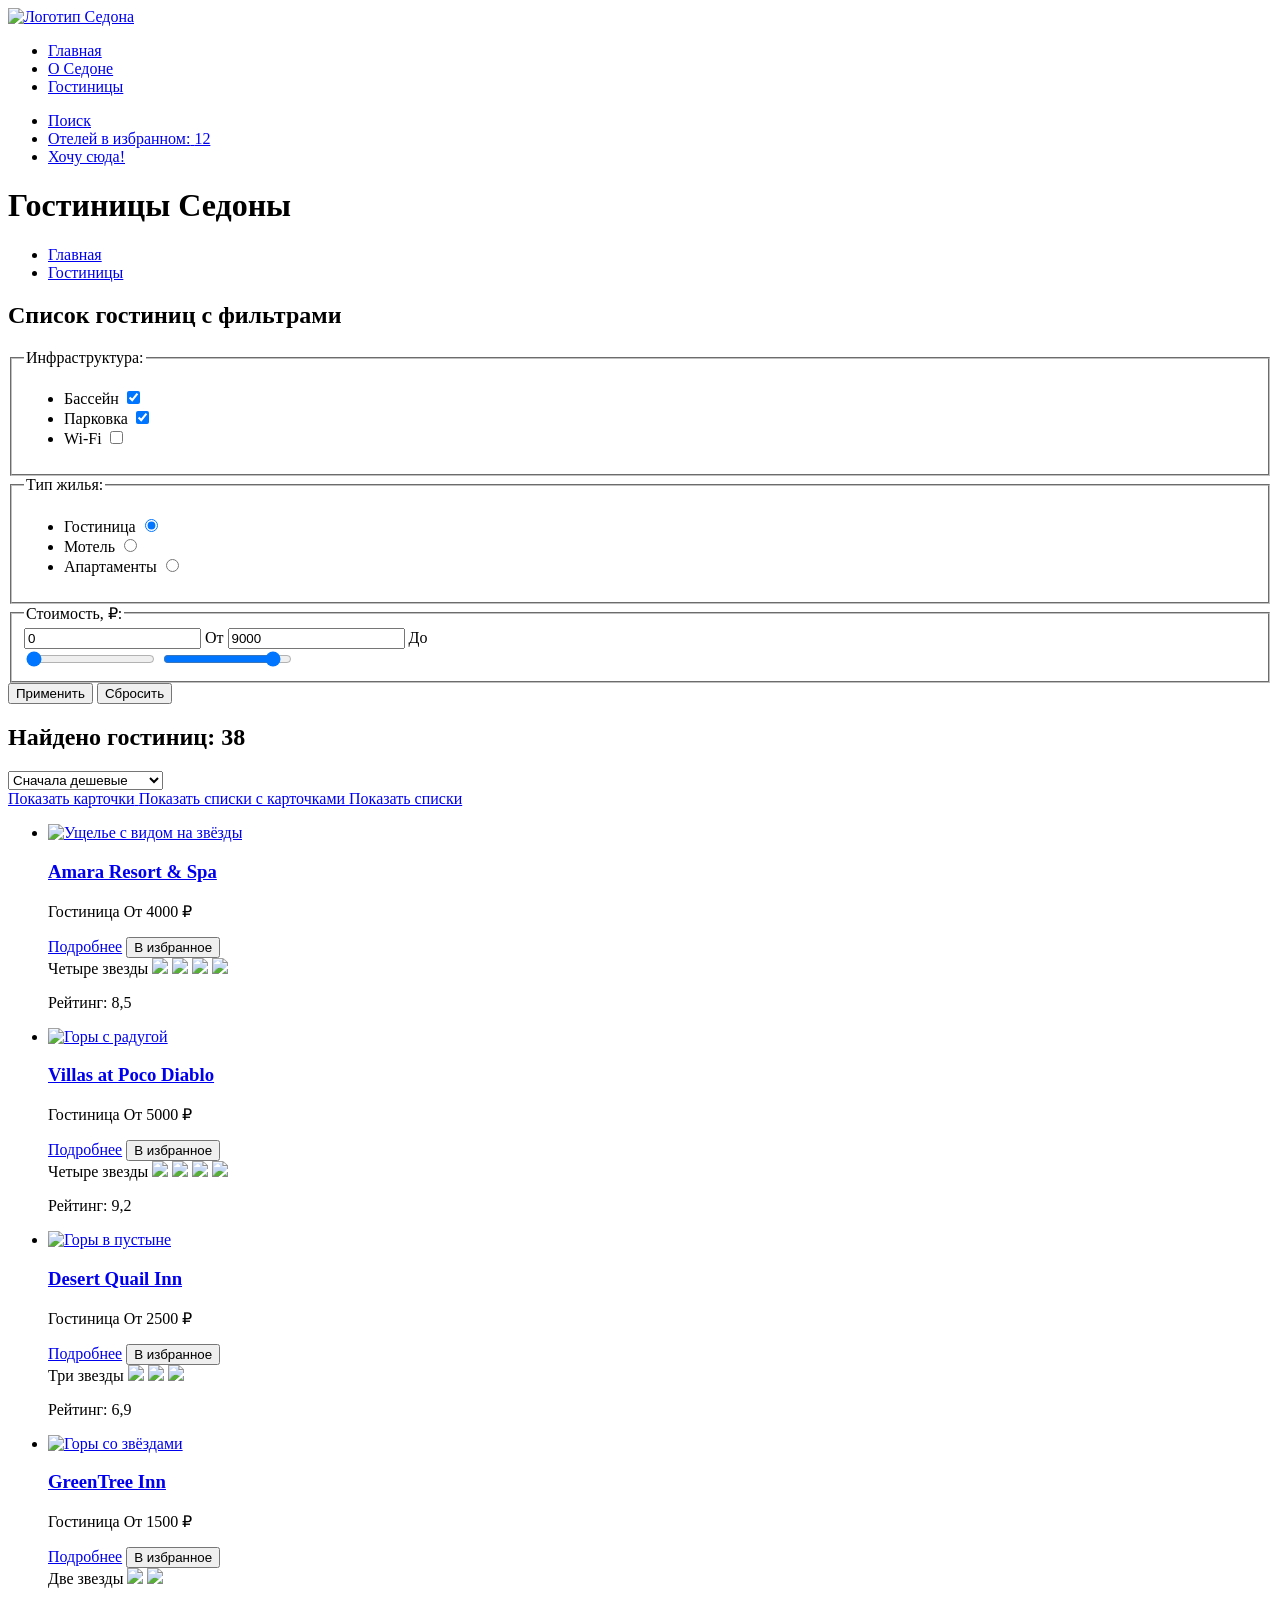
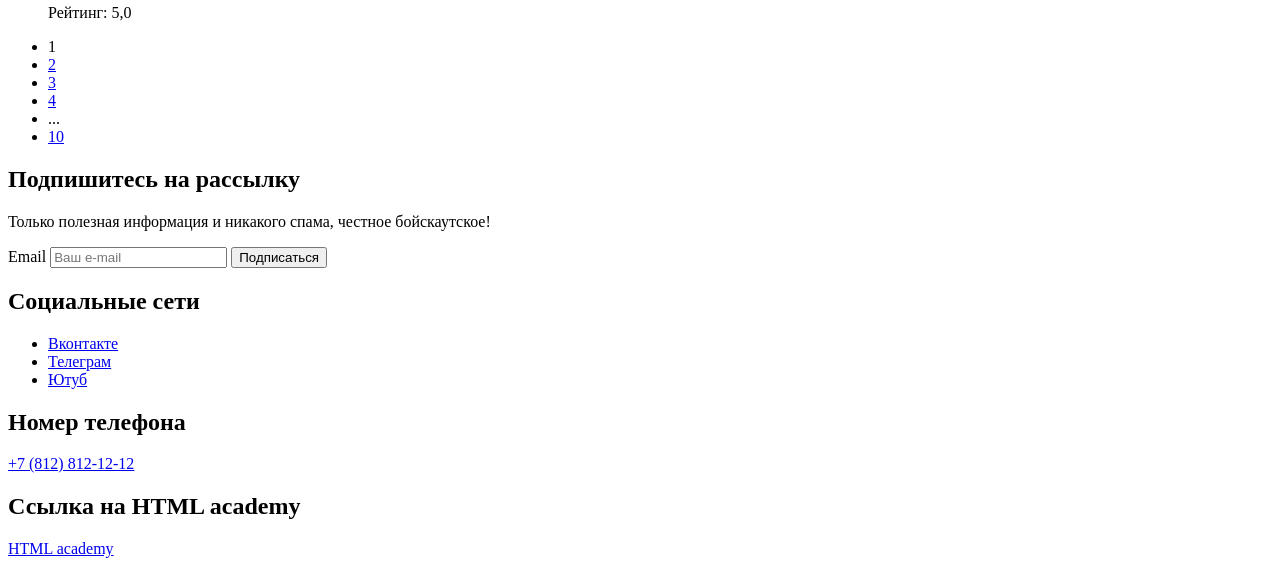
==== catalog.html @ ded3e1c2 "Add files via upload" ====
<!DOCTYPE html>
<html lang="ru">

  <head>
    <meta charset="utf-8">
    <title>Каталог</title>
  </head>

  <body>
    <header class="page-header">
      <nav class="navigation">
        <a class="navigation-logo" href="index.html"><img class="logo" src="#" alt="Логотип Седона"></a>
        <ul class="navigation-list">
          <li class="navigation-item"><a class="navigation-link" href="index.html">Главная</a></li>
          <li class="navigation-item"><a class="navigation-link" href="#">О Седоне</a></li>
          <li class="navigation-item"><a class="navigation-link navigation-link-current" href="catalog.html" aria-current="page">Гостиницы</a></li>
        </ul>
        <ul class="navigation-user">
          <li class="navigation-item"><a class="navigation-link" href="#"><span class="visually-hidden">Поиск</span></a>
          </li>
          <li class="navigation-item"><a class="navigation-link" href="#">
            <span class="visually-hidden">Отелей в избранном:</span>
            <span class="count">12</span>
          </a></li>
          <li class="navigation-item"><a class="navigation-link" href="#">Хочу сюда!</a></li>
        </ul>
      </nav>
    </header>
    <main class="main-inner">
      <header class="inner-header">
        <h1 class="inner-header-title">Гостиницы Седоны</h1>
        <ul class="breadcrumbs">
          <li class="breadcrumbs-item">
            <a class="breadcrumbs-item-link" href="index.html">Главная</a>
          </li>
          <li class="breadcrumbs-item">
            <a class="breadcrumbs-item-link breadcrumbs-item-link-current" href="catalog.html" aria-current="page">Гостиницы</a>
          </li>
        </ul>
      </header>
      <section class="catalog-products">
        <h2 class="visually-hidden">Список гостиниц с фильтрами</h2>
        <form class="catalog-filters" action="#" method="get">

          <fieldset class="catalog-filters-group">
            <legend class="catalog-filters-title">Инфраструктура:</legend>
            <ul class="catalog-filters-list">
              <li class="catalog-filters-item">
                <label class="catalog-filters-checkbox-title" for="pool">Бассейн</label>
                <input class="catalog-filters-checkbox" type="checkbox" id="pool" name="pool-included" checked>
              </li>
              <li class="catalog-filters-item">
                <label class="catalog-filters-checkbox-title" for="parking">Парковка</label>
                <input class="catalog-filters-checkbox" type="checkbox" id="parking" name="parking-included" checked>
              </li>
              <li class="catalog-filters-item">
                <label class="catalog-filters-checkbox-title" for="wi-fi">Wi-Fi</label>
                <input class="catalog-filters-checkbox" type="checkbox" id="wi-fi" name="wi-fi-included">
              </li>
            </ul>
          </fieldset>

          <fieldset class="catalog-filters-group">
            <legend class="catalog-filters-title">Тип жилья:</legend>
            <ul class="catalog-filters-list">
              <li class="catalog-filters-item">
                <label class="catalog-filters-radio-title" for="type-hotel">Гостиница</label>
                <input class="catalog-filters-radio" type="radio" id="type-hotel" name="living-type" checked
                  value="hotel">
              </li>
              <li class="catalog-filters-item">
                <label class="catalog-filters-radio-title" for="type-motel">Мотель</label>
                <input class="catalog-filters-radio" type="radio" id="type-motel" name="living-type" value="motel">
              </li>
              <li class="catalog-filters-item">
                <label class="catalog-filters-radio-title" for="type-apartment">Апартаменты</label>
                <input class="catalog-filters-radio" type="radio" id="type-apartment" name="living-type"
                  value="apartment">
              </li>
            </ul>
          </fieldset>
          <fieldset class="price-filter">
            <legend class="price-filter-title">Стоимость, ₽:</legend>
            <div class="input-row">
              <input class="price-filter-min" type="number" id="min-input" aria-label="Минимальная цена" value="0">
              <span class="price-filter-min-text">От</span>
              <input class="price-filter-max" type="number" id="max-input" aria-label="Максимальная цена" value="9000">
              <span class="price-filter-max-text">До</span>
            </div>
            <div class="price-slider">
              <div class="price-slider-track"></div>
              <input type="range" class="price-slider-min" id="min-range" min="0" max="10000" value="0" step="100">
              <input type="range" class="price-slider-max" id="max-range" min="0" max="10000" value="9000" step="100">
            </div>
          </fieldset>

          <button class="catalog-filters-button-confirm" type="submit">Применить</button>
          <button class="catalog-filters-button-reset" type="reset">Сбросить</button>
        </form>
      </section>
      <h2 class="select-control-title">Найдено гостиниц: 38</h2>
      <select class="select-control" aria-label="Сортировка">
        <option value="cheap">Сначала дешевые</option>
        <option value="expensive">Сначала дорогие</option>
        <option value="popular">Сначала популярные</option>
      </select>
      <div class="sorting">
        <a class="button" href="catalog.html?view=tile">
         <span class=visually-hidden>Показать карточки</span>
        </a>
        <a class="button" href="catalog.html?view=card">
         <span class=visually-hidden>Показать списки с карточками</span>
        </a>
        <a class="button" href="catalog.html?view=list">
         <span class=visually-hidden>Показать списки</span>
        </a>
      </div>
      <section>
        <ul class="product-list">
          <li class="product-list-item">
            <a class="product-card-link" href="#">
              <img class="product-card-image" src="" alt="Ущелье с видом на звёзды">
              <h3 class="product-card-title">Amara Resort & Spa</h3>
            </a>
            <div class="product-info">
              <p>
                <span class="product-type">Гостиница</span>
                <span class="product-price">От 4000 ₽</span>
              </p>
            </div>
            <div class="actions">
              <a class="button-product-card-link" href="#">Подробнее</a>
              <button class="button button-product-favorites" type="button">В избранное</a>
            </div>
            <div class="rating">
              <div class="rating-stars">
                <span class="visually-hidden">Четыре звезды</span>
                <img class="rating-stars-img" src="#">
                <img class="rating-stars-img" src="#">
                <img class="rating-stars-img" src="#">
                <img class="rating-stars-img" src="#">
              </div>
              <p class="rating-value">Рейтинг: 8,5</p>
            </div>
          </li>
          <li class="product-list-item">
            <a class="product-card-link" href="#">
              <img class="product-card-image" src="" alt="Горы с радугой">
              <h3 class="product-card-title">Villas at Poco Diablo</h3>
            </a>
            <div class="product-info">
              <p>
                <span class="product-type">Гостиница</span>
                <span class="product-price">От 5000 ₽</span>
              </p>
            </div>
            <div class="actions">
              <a class="button-product-card-link" href="#">Подробнее</a>
              <button class="button button-product-favorites" type="button">В избранное</a>
            </div>
            <div class="rating">
              <div class="rating-stars">
                <span class="visually-hidden">Четыре звезды</span>
                <img class="rating-stars-img" src="#">
                <img class="rating-stars-img" src="#">
                <img class="rating-stars-img" src="#">
                <img class="rating-stars-img" src="#">
              </div>
              <p class="rating-value">Рейтинг: 9,2</p>
            </div>
          </li>
          <li class="product-list-item">
            <a class="product-card-link" href="#">
              <img class="product-card-image" src="" alt="Горы в пустыне">
              <h3 class="product-card-title">Desert Quail Inn</h3>
            </a>
            <div class="product-info">
              <p>
                <span class="product-type">Гостиница</span>
                <span class="product-price">От 2500 ₽</span>
              </p>
            </div>
            <div class="actions">
              <a class="button-product-card-link" href="#">Подробнее</a>
              <button class="button button-product-favorites" type="button">В избранное</a>
            </div>
            <div class="rating">
              <div class="rating-stars">
                <span class="visually-hidden">Три звезды</span>
                <img class="rating-stars-img" src="#">
                <img class="rating-stars-img" src="#">
                <img class="rating-stars-img" src="#">
              </div>
              <p class="rating-value">Рейтинг: 6,9</p>
            </div>
          </li>
          <li class="product-list-item">
            <a class="product-card-link" href="#">
              <img class="product-card-image" src="" alt="Горы со звёздами">
              <h3 class="product-card-title">GreenTree Inn</h3>
            </a>
            <div class="product-info">
              <p>
                <span class="product-type">Гостиница</span>
                <span class="product-price">От 1500 ₽</span>
              </p>
            </div>
            <div class="actions">
              <a class="button-product-card-link" href="#">Подробнее</a>
              <button class="button button-product-favorites" type="button">В избранное</a>
            </div>
            <div class="rating">
             <div class="rating-stars">
               <span class="visually-hidden">Две звезды</span>
               <img class="rating-stars-img" src="#">
               <img class="rating-stars-img" src="#">
             </div>
             <p class="rating-value">Рейтинг: 5,0</p>
            </div>
          </li>
        </ul>
        <ul class="pagination">
          <li class="pagination-item">
            <a class="pagination-link pagination-current">1</a>
          </li>
          <li class="pagination-item">
            <a class="pagination-link" href="#">2</a>
          </li>
          <li class="pagination-item">
            <a class="pagination-link" href="#">3</a>
          </li>
          <li class="pagination-item">
            <a class="pagination-link" href="#">4</a>
          </li>
          <li class="separator" aria-hidden="true">...</li>
          <li class="pagination-item">
            <a class="pagination-link" href="#">10</a>
          </li>
        </ul>
      </section>
    </main>
    <footer class="page=footer">
      <section class="subscribe">
        <h2 class="subscribe-title">Подпишитесь на рассылку</h2>
        <p class="subscribe-description">Только полезная информация и никакого спама, честное бойскаутское!</p>
        <form class="subscribe-form" action="#" method="post">
          <label for="subscribe-email-form" class="visually-hidden">Email</label>
          <input class="subscribe-email-field" type="email" name="email" placeholder="Ваш e-mail"
            id="subscribe-email-form" required>
          <button class="subscribe-button" type="submit">
            <span class="subscribe-button-text">Подписаться</span>
          </button>
        </form>
      </section>
      <section class="footer-socials">
        <h2 class="visually-hidden">Социальные сети</h2>
        <ul class="footer-socials-list">
          <li class="footer-socials-list-item">
            <a class="button" href="https://vk.com/htmlacademy"><span class="visually-hidden">Вконтакте</span></a>
          </li>
          <li class="footer-socials-list-item">
            <a class="button" href="https://t.me/htmlacademy"><span class="visually-hidden">Телеграм</span></a>
          </li>
          <li class="footer-socials-list-item">
            <a class="button" href="https://www.youtube.com/user/htmlacademyru"><span
                class="visually-hidden">Ютуб</span></a>
          </li>
        </ul>

      </section>
      <section class="footer-contacts">
        <h2 class="visually-hidden">Номер телефона</h2>
        <a class="footer-contacts-phone" href="tel:88128121212">+7 (812) 812-12-12</a>
      </section>
      <section class="footer-html-academy">
        <h2 class="visually-hidden">Ссылка на HTML academy</h2>
        <a class="footer-html-academy-link" href="#"><span class="visually-hidden">HTML academy</span></a>
      </section>

    </footer>
  </body>

</html>
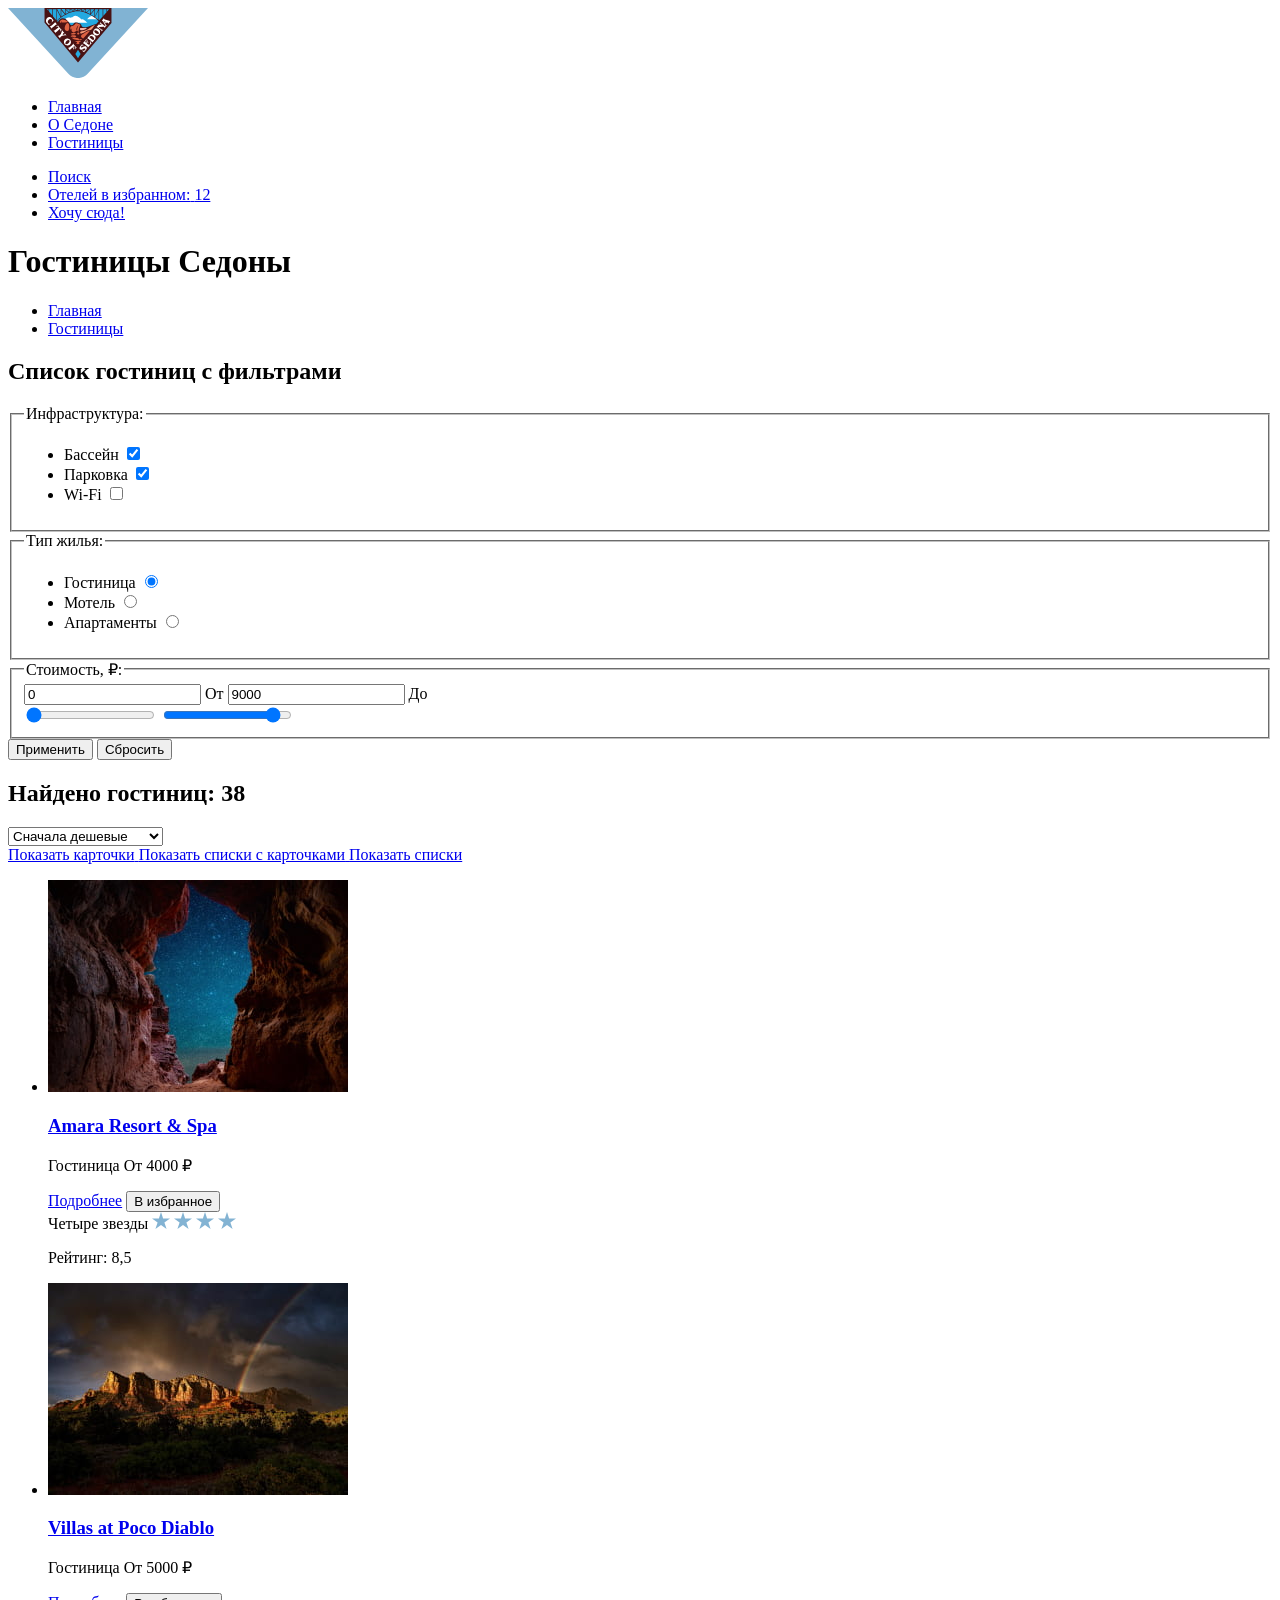
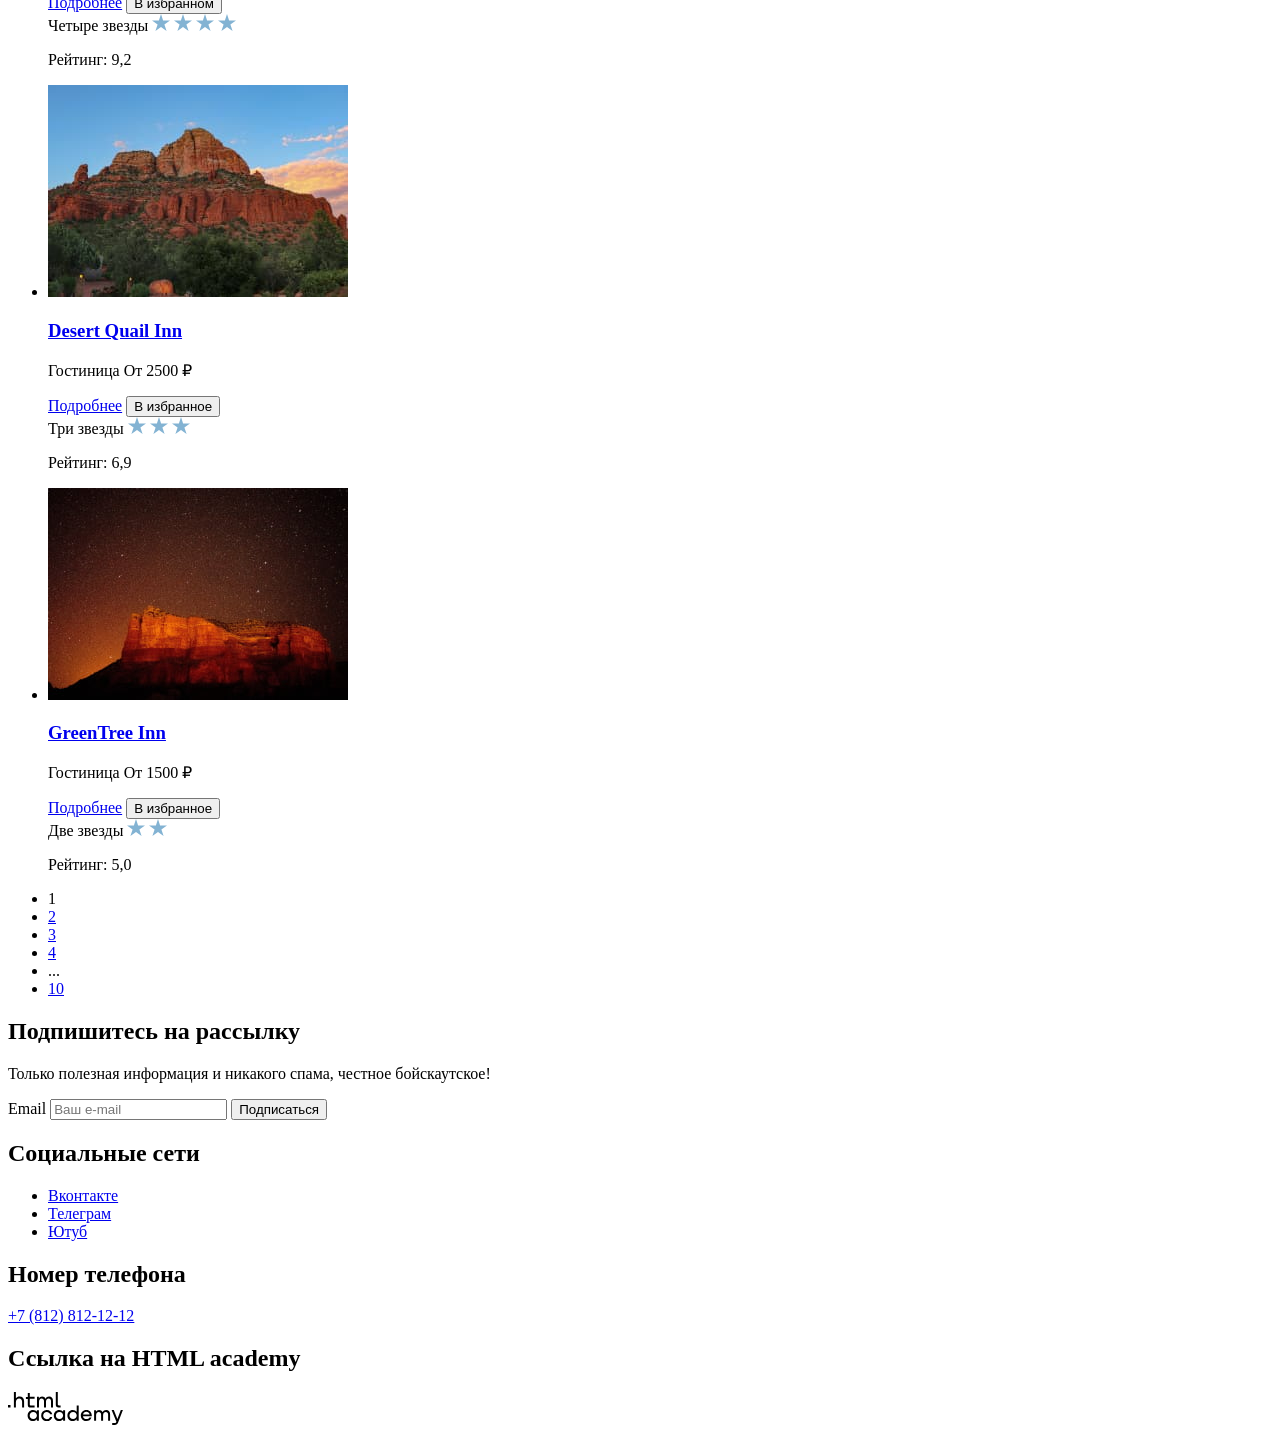
==== commit 31be13d5: "Add files via upload" ====
--- a/catalog.html
+++ b/catalog.html
@@ -9,7 +9,7 @@
   <body>
     <header class="page-header">
       <nav class="navigation">
-        <a class="navigation-logo" href="index.html"><img class="logo" src="#" alt="Логотип Седона"></a>
+        <a class="navigation-logo" href="index.html"><img class="logo" src="images/logos/header-sedona-logo.svg" width="140" height="70" alt="Логотип Седона"></a>
         <ul class="navigation-list">
           <li class="navigation-item"><a class="navigation-link" href="index.html">Главная</a></li>
           <li class="navigation-item"><a class="navigation-link" href="#">О Седоне</a></li>
@@ -119,7 +119,7 @@
         <ul class="product-list">
           <li class="product-list-item">
             <a class="product-card-link" href="#">
-              <img class="product-card-image" src="" alt="Ущелье с видом на звёзды">
+              <img class="product-card-image" src="images/catalog/hotel-1.jpg" width="300" height="212" alt="Ущелье с видом на звёзды">
               <h3 class="product-card-title">Amara Resort & Spa</h3>
             </a>
             <div class="product-info">
@@ -135,17 +135,17 @@
             <div class="rating">
               <div class="rating-stars">
                 <span class="visually-hidden">Четыре звезды</span>
-                <img class="rating-stars-img" src="#">
-                <img class="rating-stars-img" src="#">
-                <img class="rating-stars-img" src="#">
-                <img class="rating-stars-img" src="#">
+                <img class="rating-stars-img" src="images/icons/star.svg" width="18" height="17">
+                <img class="rating-stars-img" src="images/icons/star.svg" width="18" height="17">
+                <img class="rating-stars-img" src="images/icons/star.svg" width="18" height="17">
+                <img class="rating-stars-img" src="images/icons/star.svg" width="18" height="17">
               </div>
               <p class="rating-value">Рейтинг: 8,5</p>
             </div>
           </li>
           <li class="product-list-item">
             <a class="product-card-link" href="#">
-              <img class="product-card-image" src="" alt="Горы с радугой">
+              <img class="product-card-image" src="images/catalog/hotel-2.jpg" width="300" height="212" alt="Горы с радугой">
               <h3 class="product-card-title">Villas at Poco Diablo</h3>
             </a>
             <div class="product-info">
@@ -156,22 +156,22 @@
             </div>
             <div class="actions">
               <a class="button-product-card-link" href="#">Подробнее</a>
-              <button class="button button-product-favorites" type="button">В избранное</a>
+              <button class="button button-product-favorites-in" type="button">В избранном</a>
             </div>
             <div class="rating">
               <div class="rating-stars">
                 <span class="visually-hidden">Четыре звезды</span>
-                <img class="rating-stars-img" src="#">
-                <img class="rating-stars-img" src="#">
-                <img class="rating-stars-img" src="#">
-                <img class="rating-stars-img" src="#">
+                <img class="rating-stars-img" src="images/icons/star.svg" width="18" height="17">
+                <img class="rating-stars-img" src="images/icons/star.svg" width="18" height="17">
+                <img class="rating-stars-img" src="images/icons/star.svg" width="18" height="17">
+                <img class="rating-stars-img" src="images/icons/star.svg" width="18" height="17">
               </div>
               <p class="rating-value">Рейтинг: 9,2</p>
             </div>
           </li>
           <li class="product-list-item">
             <a class="product-card-link" href="#">
-              <img class="product-card-image" src="" alt="Горы в пустыне">
+              <img class="product-card-image" src="images/catalog/hotel-3.jpg" width="300" height="212" alt="Горы в пустыне">
               <h3 class="product-card-title">Desert Quail Inn</h3>
             </a>
             <div class="product-info">
@@ -187,16 +187,16 @@
             <div class="rating">
               <div class="rating-stars">
                 <span class="visually-hidden">Три звезды</span>
-                <img class="rating-stars-img" src="#">
-                <img class="rating-stars-img" src="#">
-                <img class="rating-stars-img" src="#">
+                <img class="rating-stars-img" src="images/icons/star.svg" width="18" height="17">
+                <img class="rating-stars-img" src="images/icons/star.svg" width="18" height="17">
+                <img class="rating-stars-img" src="images/icons/star.svg" width="18" height="17">
               </div>
               <p class="rating-value">Рейтинг: 6,9</p>
             </div>
           </li>
           <li class="product-list-item">
             <a class="product-card-link" href="#">
-              <img class="product-card-image" src="" alt="Горы со звёздами">
+              <img class="product-card-image" src="images/catalog/hotel-4.jpg" width="300" height="212" alt="Горы со звёздами">
               <h3 class="product-card-title">GreenTree Inn</h3>
             </a>
             <div class="product-info">
@@ -212,8 +212,8 @@
             <div class="rating">
              <div class="rating-stars">
                <span class="visually-hidden">Две звезды</span>
-               <img class="rating-stars-img" src="#">
-               <img class="rating-stars-img" src="#">
+               <img class="rating-stars-img" src="images/icons/star.svg" width="18" height="17">
+               <img class="rating-stars-img" src="images/icons/star.svg" width="18" height="17">
              </div>
              <p class="rating-value">Рейтинг: 5,0</p>
             </div>
@@ -274,7 +274,9 @@
       </section>
       <section class="footer-html-academy">
         <h2 class="visually-hidden">Ссылка на HTML academy</h2>
-        <a class="footer-html-academy-link" href="#"><span class="visually-hidden">HTML academy</span></a>
+        <a class="footer-html-academy-link" href="#">
+          <img class="footer-html-academy-logo" src="images/logos/HTMLAcademy-logo.svg" alt="Логотип html academy">
+        </a>
       </section>
 
     </footer>
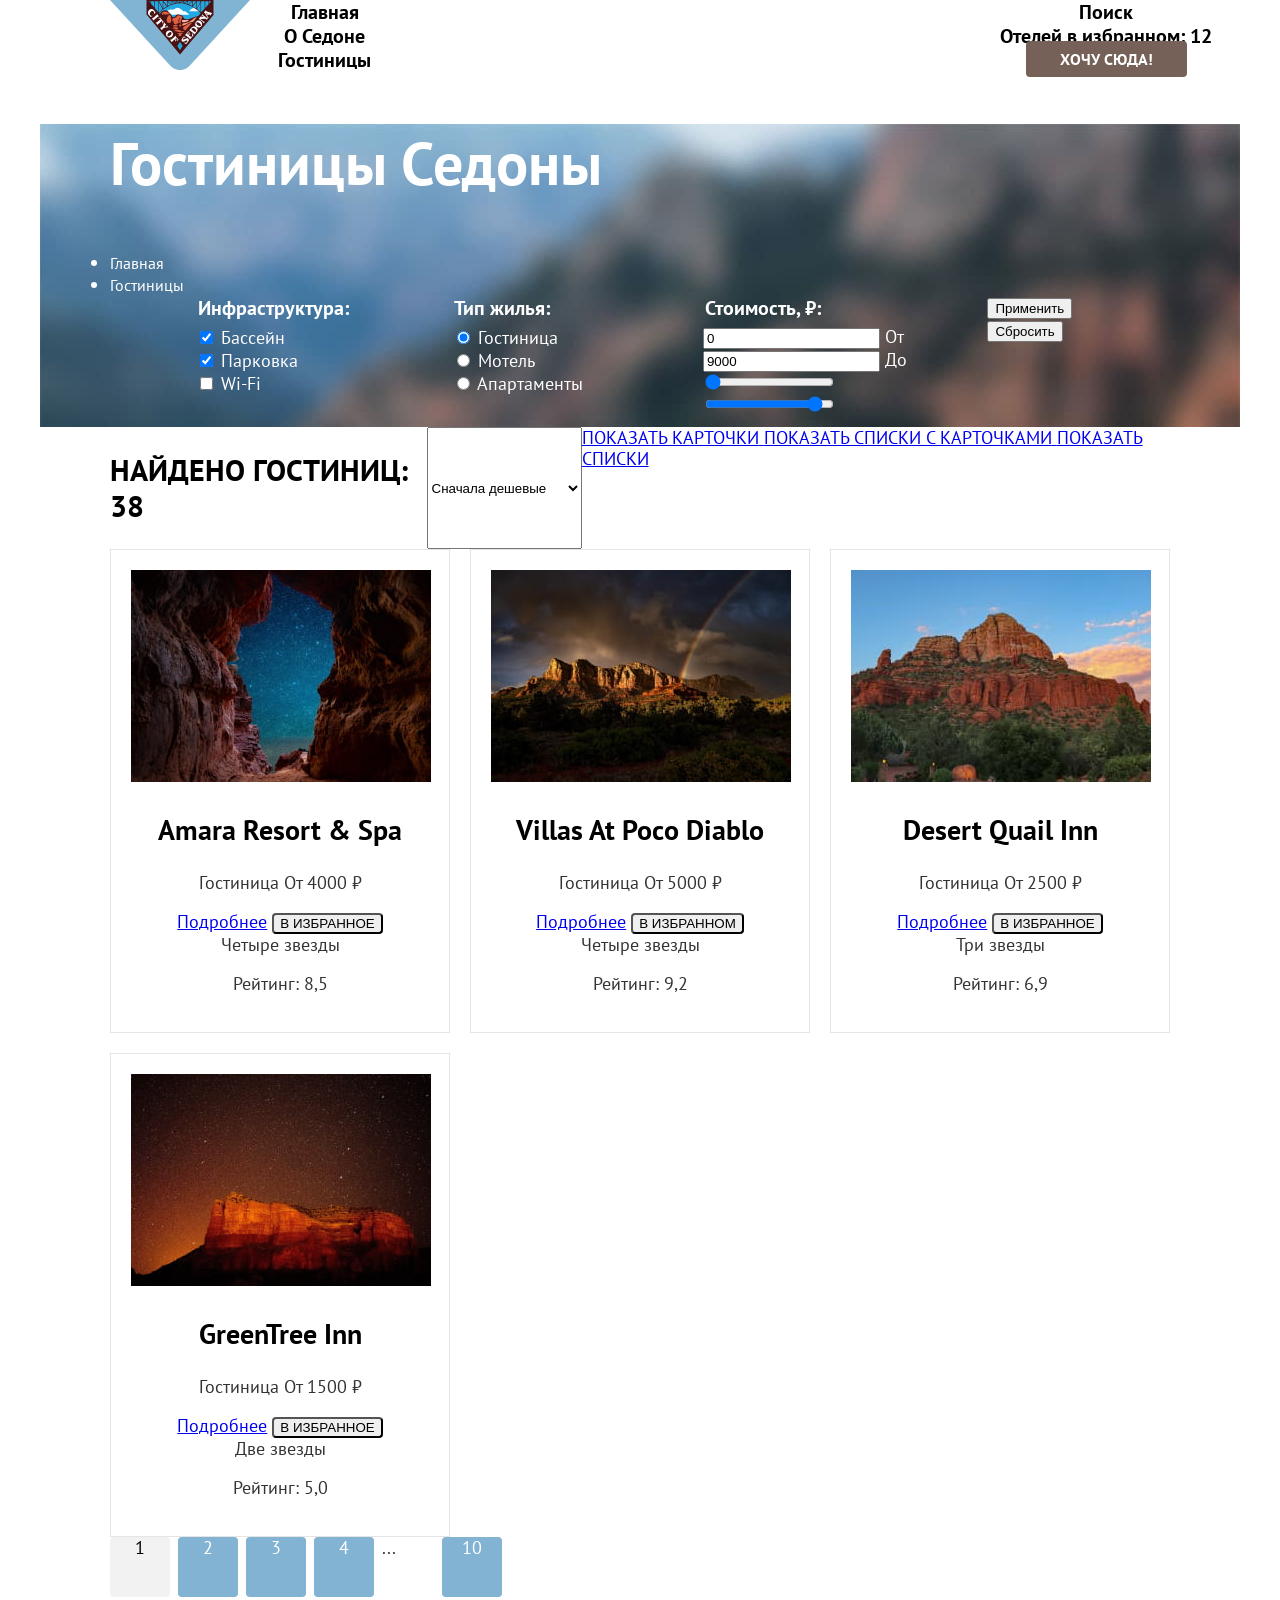
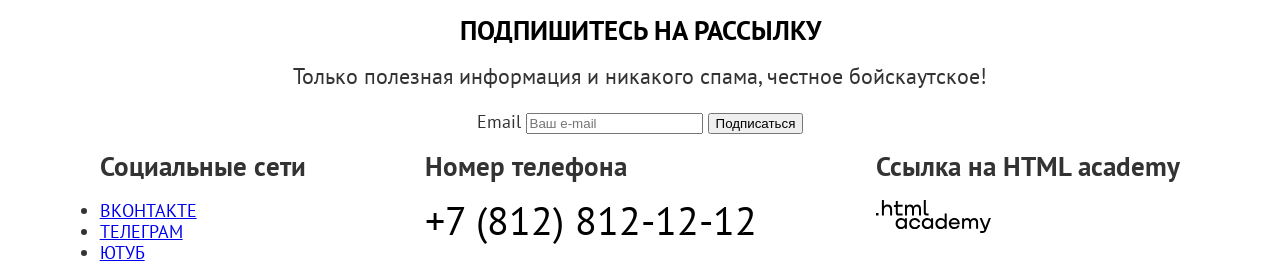
==== commit de48cb5c: "Add files via upload" ====
--- a/catalog.html
+++ b/catalog.html
@@ -4,9 +4,11 @@
   <head>
     <meta charset="utf-8">
     <title>Каталог</title>
+    <link href="styles/styles.css" rel="stylesheet">
   </head>
 
   <body>
+    <div class="page-container">
     <header class="page-header">
       <nav class="navigation">
         <a class="navigation-logo" href="index.html"><img class="logo" src="images/logos/header-sedona-logo.svg" width="140" height="70" alt="Логотип Седона"></a>
@@ -22,13 +24,15 @@
             <span class="visually-hidden">Отелей в избранном:</span>
             <span class="count">12</span>
           </a></li>
-          <li class="navigation-item"><a class="navigation-link" href="#">Хочу сюда!</a></li>
+          <li class="navigation-item"><a class="navigation-link-button button" href="#">Хочу сюда!</a></li>
         </ul>
       </nav>
     </header>
     <main class="main-inner">
-      <header class="inner-header">
-        <h1 class="inner-header-title">Гостиницы Седоны</h1>
+
+      <div class="catalog-intro">
+      <section class="inner">
+        <h1 class="inner-title">Гостиницы Седоны</h1>
         <ul class="breadcrumbs">
           <li class="breadcrumbs-item">
             <a class="breadcrumbs-item-link" href="index.html">Главная</a>
@@ -37,48 +41,53 @@
             <a class="breadcrumbs-item-link breadcrumbs-item-link-current" href="catalog.html" aria-current="page">Гостиницы</a>
           </li>
         </ul>
-      </header>
-      <section class="catalog-products">
-        <h2 class="visually-hidden">Список гостиниц с фильтрами</h2>
+      </section>
+      <section class="catalog-filter">
+
+        <h2 class="visually-hidden" hidden>Фильтр Гостиниц</h2>
         <form class="catalog-filters" action="#" method="get">
-
+        <div class="catalog-filters-container">
+          <div class="infrastructure-container">
           <fieldset class="catalog-filters-group">
             <legend class="catalog-filters-title">Инфраструктура:</legend>
             <ul class="catalog-filters-list">
               <li class="catalog-filters-item">
+                <input class="catalog-filters-checkbox" type="checkbox" id="pool" name="pool-included" checked>
                 <label class="catalog-filters-checkbox-title" for="pool">Бассейн</label>
-                <input class="catalog-filters-checkbox" type="checkbox" id="pool" name="pool-included" checked>
-              </li>
-              <li class="catalog-filters-item">
+              </li>
+              <li class="catalog-filters-item">
+                <input class="catalog-filters-checkbox" type="checkbox" id="parking" name="parking-included" checked>
                 <label class="catalog-filters-checkbox-title" for="parking">Парковка</label>
-                <input class="catalog-filters-checkbox" type="checkbox" id="parking" name="parking-included" checked>
-              </li>
-              <li class="catalog-filters-item">
+              </li>
+              <li class="catalog-filters-item">
+                <input class="catalog-filters-checkbox" type="checkbox" id="wi-fi" name="wi-fi-included">
                 <label class="catalog-filters-checkbox-title" for="wi-fi">Wi-Fi</label>
-                <input class="catalog-filters-checkbox" type="checkbox" id="wi-fi" name="wi-fi-included">
               </li>
             </ul>
           </fieldset>
-
+          </div>
+          <div class="living-type-container">
           <fieldset class="catalog-filters-group">
             <legend class="catalog-filters-title">Тип жилья:</legend>
             <ul class="catalog-filters-list">
               <li class="catalog-filters-item">
-                <label class="catalog-filters-radio-title" for="type-hotel">Гостиница</label>
                 <input class="catalog-filters-radio" type="radio" id="type-hotel" name="living-type" checked
                   value="hotel">
-              </li>
-              <li class="catalog-filters-item">
+                <label class="catalog-filters-radio-title" for="type-hotel">Гостиница</label>
+              </li>
+              <li class="catalog-filters-item">
+                <input class="catalog-filters-radio" type="radio" id="type-motel" name="living-type" value="motel">
                 <label class="catalog-filters-radio-title" for="type-motel">Мотель</label>
-                <input class="catalog-filters-radio" type="radio" id="type-motel" name="living-type" value="motel">
-              </li>
-              <li class="catalog-filters-item">
-                <label class="catalog-filters-radio-title" for="type-apartment">Апартаменты</label>
+              </li>
+              <li class="catalog-filters-item">
                 <input class="catalog-filters-radio" type="radio" id="type-apartment" name="living-type"
                   value="apartment">
+                <label class="catalog-filters-radio-title" for="type-apartment">Апартаменты</label>
               </li>
             </ul>
           </fieldset>
+          </div>
+          <div class="price-container">
           <fieldset class="price-filter">
             <legend class="price-filter-title">Стоимость, ₽:</legend>
             <div class="input-row">
@@ -93,18 +102,23 @@
               <input type="range" class="price-slider-max" id="max-range" min="0" max="10000" value="9000" step="100">
             </div>
           </fieldset>
-
+          </div>
+          <div class="filters-button-container">
           <button class="catalog-filters-button-confirm" type="submit">Применить</button>
           <button class="catalog-filters-button-reset" type="reset">Сбросить</button>
+          </div>
         </form>
-      </section>
+        </div>
+      </div>
+      </section>
+      <div class="sorting-container">
       <h2 class="select-control-title">Найдено гостиниц: 38</h2>
       <select class="select-control" aria-label="Сортировка">
         <option value="cheap">Сначала дешевые</option>
         <option value="expensive">Сначала дорогие</option>
         <option value="popular">Сначала популярные</option>
       </select>
-      <div class="sorting">
+       <div class="sorting">
         <a class="button" href="catalog.html?view=tile">
          <span class=visually-hidden>Показать карточки</span>
         </a>
@@ -114,9 +128,11 @@
         <a class="button" href="catalog.html?view=list">
          <span class=visually-hidden>Показать списки</span>
         </a>
+       </div>
       </div>
-      <section>
+      <section class="product-section">
         <ul class="product-list">
+          <div class="product-list-container">
           <li class="product-list-item">
             <a class="product-card-link" href="#">
               <img class="product-card-image" src="images/catalog/hotel-1.jpg" width="300" height="212" alt="Ущелье с видом на звёзды">
@@ -135,10 +151,6 @@
             <div class="rating">
               <div class="rating-stars">
                 <span class="visually-hidden">Четыре звезды</span>
-                <img class="rating-stars-img" src="images/icons/star.svg" width="18" height="17">
-                <img class="rating-stars-img" src="images/icons/star.svg" width="18" height="17">
-                <img class="rating-stars-img" src="images/icons/star.svg" width="18" height="17">
-                <img class="rating-stars-img" src="images/icons/star.svg" width="18" height="17">
               </div>
               <p class="rating-value">Рейтинг: 8,5</p>
             </div>
@@ -161,10 +173,6 @@
             <div class="rating">
               <div class="rating-stars">
                 <span class="visually-hidden">Четыре звезды</span>
-                <img class="rating-stars-img" src="images/icons/star.svg" width="18" height="17">
-                <img class="rating-stars-img" src="images/icons/star.svg" width="18" height="17">
-                <img class="rating-stars-img" src="images/icons/star.svg" width="18" height="17">
-                <img class="rating-stars-img" src="images/icons/star.svg" width="18" height="17">
               </div>
               <p class="rating-value">Рейтинг: 9,2</p>
             </div>
@@ -187,9 +195,6 @@
             <div class="rating">
               <div class="rating-stars">
                 <span class="visually-hidden">Три звезды</span>
-                <img class="rating-stars-img" src="images/icons/star.svg" width="18" height="17">
-                <img class="rating-stars-img" src="images/icons/star.svg" width="18" height="17">
-                <img class="rating-stars-img" src="images/icons/star.svg" width="18" height="17">
               </div>
               <p class="rating-value">Рейтинг: 6,9</p>
             </div>
@@ -212,16 +217,17 @@
             <div class="rating">
              <div class="rating-stars">
                <span class="visually-hidden">Две звезды</span>
-               <img class="rating-stars-img" src="images/icons/star.svg" width="18" height="17">
-               <img class="rating-stars-img" src="images/icons/star.svg" width="18" height="17">
              </div>
              <p class="rating-value">Рейтинг: 5,0</p>
             </div>
           </li>
-        </ul>
+          </div>
+        </ul>
+
         <ul class="pagination">
-          <li class="pagination-item">
-            <a class="pagination-link pagination-current">1</a>
+          <div class="pagination-container">
+          <li class="pagination-item pagination-current">
+            <a class="pagination-link pagination-link-current">1</a>
           </li>
           <li class="pagination-item">
             <a class="pagination-link" href="#">2</a>
@@ -232,16 +238,19 @@
           <li class="pagination-item">
             <a class="pagination-link" href="#">4</a>
           </li>
-          <li class="separator" aria-hidden="true">...</li>
+          <li class="pagination-separator" aria-hidden="true">...</li>
           <li class="pagination-item">
             <a class="pagination-link" href="#">10</a>
           </li>
-        </ul>
-      </section>
+          </div>
+        </ul>
+      </section>
+
     </main>
-    <footer class="page=footer">
-      <section class="subscribe">
-        <h2 class="subscribe-title">Подпишитесь на рассылку</h2>
+      <footer class="page-footer">
+        <div class="page-footer-container">
+         <section class="subscribe subscribe-catalog">
+        <h2 class="subscribe-title subscribe-title-catalog">Подпишитесь на рассылку</h2>
         <p class="subscribe-description">Только полезная информация и никакого спама, честное бойскаутское!</p>
         <form class="subscribe-form" action="#" method="post">
           <label for="subscribe-email-form" class="visually-hidden">Email</label>
@@ -251,7 +260,7 @@
             <span class="subscribe-button-text">Подписаться</span>
           </button>
         </form>
-      </section>
+        </section>
       <section class="footer-socials">
         <h2 class="visually-hidden">Социальные сети</h2>
         <ul class="footer-socials-list">
@@ -266,7 +275,6 @@
                 class="visually-hidden">Ютуб</span></a>
           </li>
         </ul>
-
       </section>
       <section class="footer-contacts">
         <h2 class="visually-hidden">Номер телефона</h2>
@@ -280,6 +288,6 @@
       </section>
 
     </footer>
+    </div>
   </body>
-
 </html>
--- a/styles/styles.css
+++ b/styles/styles.css
@@ -0,0 +1,447 @@
+@font-face{
+  font-family: "PT Sans";
+  font-style: normal;
+  font-weight: 400;
+  src: url("../fonts/ptsans-400.woff2") format("woff2");
+  font-display: swap;
+}
+
+@font-face{
+  font-family: "PT Sans";
+  font-style: normal;
+  font-weight: 700;
+  src: url("../fonts/ptsans-700.woff2") format("woff2");
+  font-display: swap;
+}
+
+html{
+  height: 100%;
+}
+
+body{
+  margin: 0;
+  display: flex;
+  flex-direction: column;
+  height: 100%;
+  font-family: "PT Sans", sans-serif;
+  font-size: 18px;
+  line-height: 21px;
+  background-color: white;
+  color: #333333;
+  font-style: normal;
+}
+
+.main-index-container{
+  flex-grow: 1;
+}
+
+.main-inner{
+  flex-grow: 1;
+}
+
+.navigation li{
+  text-align: center;
+}
+
+.navigation-link{
+  color: black;
+  text-decoration: none;
+  font-family: "PT Sans", sans-serif;
+  font-size: 20px;
+  font-weight: 700;
+  line-height: 24px;
+}
+
+.welcome-images{
+  min-height: 485px;
+  text-align: center;
+  background-image: url("../images/background/divider\ \(1\).svg"), url("../images/background/index.jpg");
+  background-color: black;
+  background-repeat: no-repeat, no-repeat;
+  background-size: 100% auto, cover;
+  background-position: center bottom, center top;
+}
+
+.welcome-sedona{
+  padding: 51.4px;
+}
+
+.sedona-place, .invitation-header, .booking-title{
+  font-family: "PT Sans", sans-serif;
+  font-weight: 700;
+  font-size: 30px;
+  line-height: 36px;
+  text-align: center;
+  font-style: normal;
+  text-transform: uppercase;
+  color: black;
+}
+
+.sedona-comparison, .invitation-description, .booking-description{
+  font-family: "PT Sans", sans-serif;
+  font-weight: 400;
+  font-size: 22px;
+  line-height: 26px;
+  text-align: center;
+  font-style: normal;
+}
+
+.advantages-title, .experience-title{
+  font-family: "PT Sans", sans-serif;
+  font-weight: 700;
+  font-size: 24px;
+  line-height: 28px;
+  text-align: center;
+  font-style: normal;
+  text-transform: uppercase;
+  color: black;
+}
+
+.advantages-description, .experience-item-description{
+  font-family: "PT Sans", sans-serif;
+  font-weight: 400;
+  font-size: 18px;
+  line-height: 21px;
+  text-align: center;
+  font-style: normal;
+}
+
+.advantage-1, .advantage-5{
+  background-color: #82B3D3;
+  color: #ffffff;
+}
+
+.advantage-1 .advantages-title, .advantage-5 .advantages-title{
+  color: white;
+}
+
+.advantage-2, .advantage-4{
+  background-color: rgba(131, 179, 211, 0.12);
+}
+
+.advantage-3{
+  background-color: rgba(131, 179, 211, 0.2);
+}
+
+.footer-contacts-phone{
+  text-decoration: none;
+  color: #000000;
+  font-family: "PT Sans", sans-serif;
+  font-weight: 400;
+  font-size: 40px;
+  line-height: 40px;
+  text-transform: uppercase;
+}
+
+.subscribe{
+  justify-content: center;
+  width: 1200px;
+  text-align: center;
+
+}
+
+.subscribe-main{
+  background-image: url("../images/background/Subscribe.jpg");
+  background-color: black;
+  background-size: cover;
+  background-repeat: no-repeat;
+  color: white;
+}
+
+.subscribe-title{
+  text-transform: uppercase;
+}
+
+.subscribe-title-catalog{
+  color: black;
+}
+
+.subscribe-description{
+  font-family: "PT Sans", sans-serif;
+  font-size: 22px;
+  font-style: normal;
+  line-height: 26px;
+}
+
+.catalog-intro{
+  background-image: url("../images/background/filter.jpg");
+  background-color: black;
+  background-repeat: no-repeat;
+  background-size: cover;
+  color: white;
+  margin: 0 auto;
+}
+
+.inner-title{
+  font-family: "PT Sans", sans-serif;
+  font-size: 60px;
+  line-height: 78px;
+  font-weight: 700;
+}
+
+.breadcrumbs-item-link{
+  font-family: "PT Sans", sans-serif;
+  font-weight: 400;
+  font-size: 16px;
+  line-height: 21px;
+  text-decoration: none;
+  color: white;
+}
+
+.catalog-filters-title, .price-filter-title{
+  font-family: "PT Sans", sans-serif;
+  font-size: 20px;
+  line-height: 24px;
+  font-weight: 700;
+}
+
+.catalog-filters-checkbox-title, .catalog-filters-radio-title{
+  font-family: "PT Sans", sans-serif;
+  font-weight: 400;
+  font-size: 18px;
+  line-height: 23px;
+}
+
+.select-control-title{
+  font-family: "PT Sans", sans-serif;
+  font-weight: 700;
+  font-size: 30px;
+  line-height: 36px;
+  text-transform: uppercase;
+  color: black;
+}
+
+.product-card-link{
+  text-transform: capitalize;
+  font-family: "PT Sans", sans-serif;
+  font-weight: 700;
+  font-size: 24px;
+  line-height: 28px;
+  text-decoration: none;
+  color: black;
+}
+
+.experience-living, .experience-souvenirs{
+  background-color: rgba(131, 179, 211, 0.12);
+}
+
+.button{
+  text-transform: uppercase;
+  border-radius: 4px;
+}
+
+.navigation-link-button{
+  font-family: "PT Sans", sans-serif;
+  font-weight: 700;
+  background-color: #756157;
+  color: white;
+  text-transform: uppercase;
+  text-decoration: none;
+  font-size: 16px;
+  line-height: 20px;
+  text-align: center;
+  padding: 8px 34px;
+}
+
+.pagination-link{
+  text-decoration: none;
+  color: white;
+}
+
+.pagination-link-current{
+  color: black;
+}
+
+.select-control option{
+  font-family: "PT Sans", sans-serif;
+  font-weight: 400;
+  font-size: 18px;
+  line-height: 21px;
+}
+
+.page-container{
+  display: flex;
+  flex-direction: column;
+  margin: 0 auto;
+  min-height: 100vh;
+  width: 1200px;
+}
+
+.navigation{
+  display: flex;
+  width: 1200px;
+  margin: 0 auto;
+}
+
+.navigation-user{
+  margin: 0;
+  padding: 0;
+  margin-left: auto;
+  width: 268px;
+  margin-right: 0 70px;
+  list-style: none;
+}
+
+.navigation-logo{
+  margin-left: 70px;
+  margin-right: 28px;
+}
+
+.navigation-list{
+  list-style: none;
+  margin: 0;
+  padding: 0;
+}
+
+.page-footer-container{
+  width: 1200px;
+  display: flex;
+  flex-wrap: wrap;
+  margin: 0 auto;
+  justify-content: space-around;
+}
+
+.experience-list{
+  display: flex;
+  list-style: none;
+  padding: 0;
+  margin: 0;
+}
+
+.experience-item{
+  height: 230px;
+  width: 230px;
+  padding: 81px 85px;
+}
+
+.advantages-list{
+  list-style: none;
+  margin: 0;
+  padding: 0;
+  display: flex;
+  flex-wrap: wrap;
+
+}
+
+.advantage-1, .advantage-5{
+  display: flex;
+  min-height: 385px;
+  width: 100%;
+}
+
+.advantage-img-container{
+  display: block;
+  flex: 1;
+
+}
+
+.advantage-text-container{
+  flex: 1;
+  width: 230px;
+  padding: 103px 85px;
+}
+
+.advantages-img{
+  display: block;
+  object-fit: cover;
+  height: 100%;
+}
+
+.advantage-2, .advantage-3, .advantage-4{
+  width: 230px;
+  height: 160px;
+  padding: 112.5px 85px;
+}
+
+.catalog-filters-group, .price-filter{
+  border: none;
+  min-width: 150.43px;
+}
+
+.catalog-filters-list{
+  list-style: none;
+  margin: 0;
+  padding: 0;
+
+}
+
+.catalog-filters-container{
+  display: flex;
+  margin: 0 70px;
+}
+
+.infrastructure-container, .living-type-container{
+  margin-right: 70px;
+}
+
+.filters-price-container{
+  width: 288px;
+  margin-right: 70px;
+}
+
+.product-list-container{
+  display: flex;
+  flex-wrap: wrap;
+  width: 1060px;
+  margin: 0 auto;
+  gap: 20px;
+}
+
+.product-list-item{
+  width: 340px;
+  text-align: center;
+  list-style: none;
+  border: 1px solid #E5E5E5;
+  padding: 20px;
+  box-sizing: border-box;
+}
+
+.product-section{
+  width: 1060px;
+  margin: 0 auto;
+}
+
+.sorting-container{
+  display: flex;
+  width: 1060px;
+  margin: 0 auto;
+}
+
+.pagination{
+  list-style: none;
+}
+
+.pagination-container{
+  display: flex;
+}
+
+.pagination-item{
+  width: 60px;
+  height: 60px;
+  text-align: center;
+  background-color: #82B3D3;
+  border-radius: 4px;
+  margin-right: 8px;
+}
+
+.pagination-separator{
+  width: 60px;
+}
+
+.pagination-item:nth-child(1){
+  background-color: #F2F2F2;
+}
+
+.booking-button{
+  display: block;
+  margin: 0 auto;
+}
+
+.catalog-intro{
+  padding: 0 70px;
+}
+
+ul, ol{
+  padding: 0;
+  margin: 0;
+}
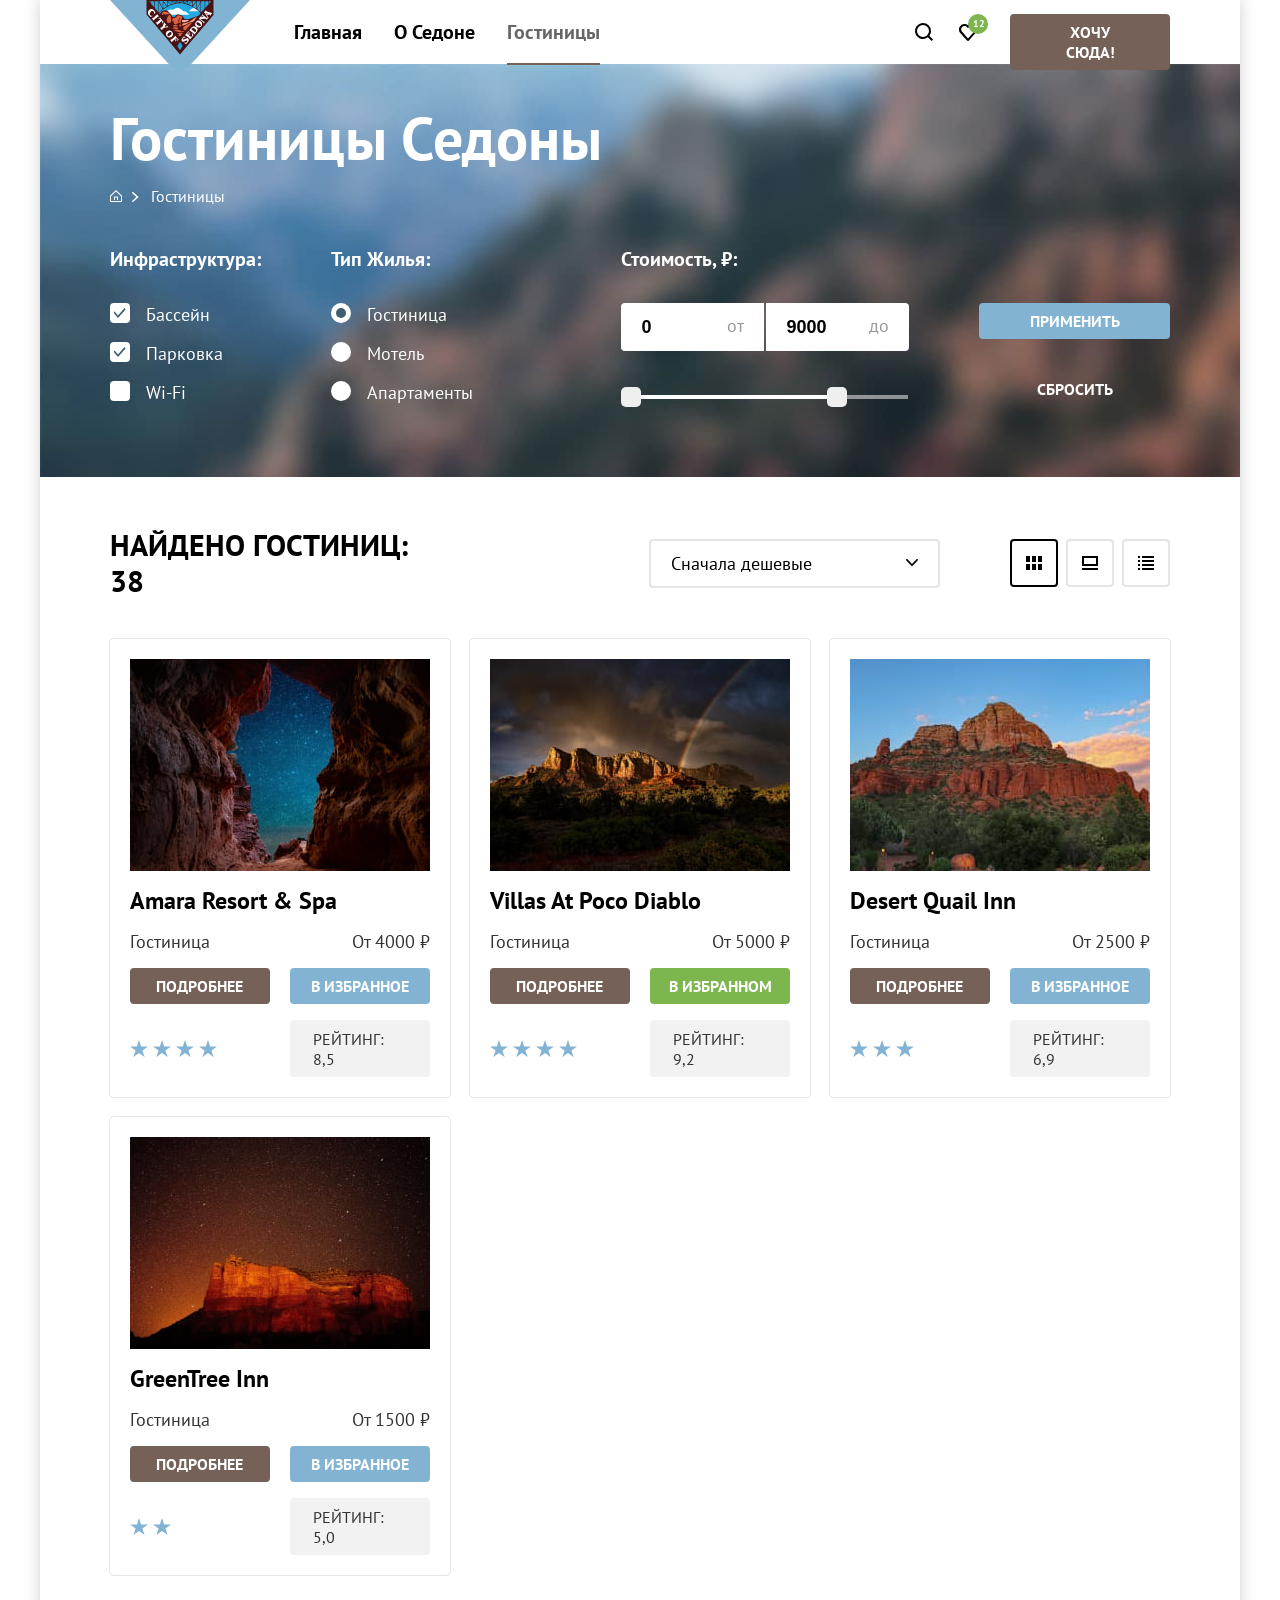
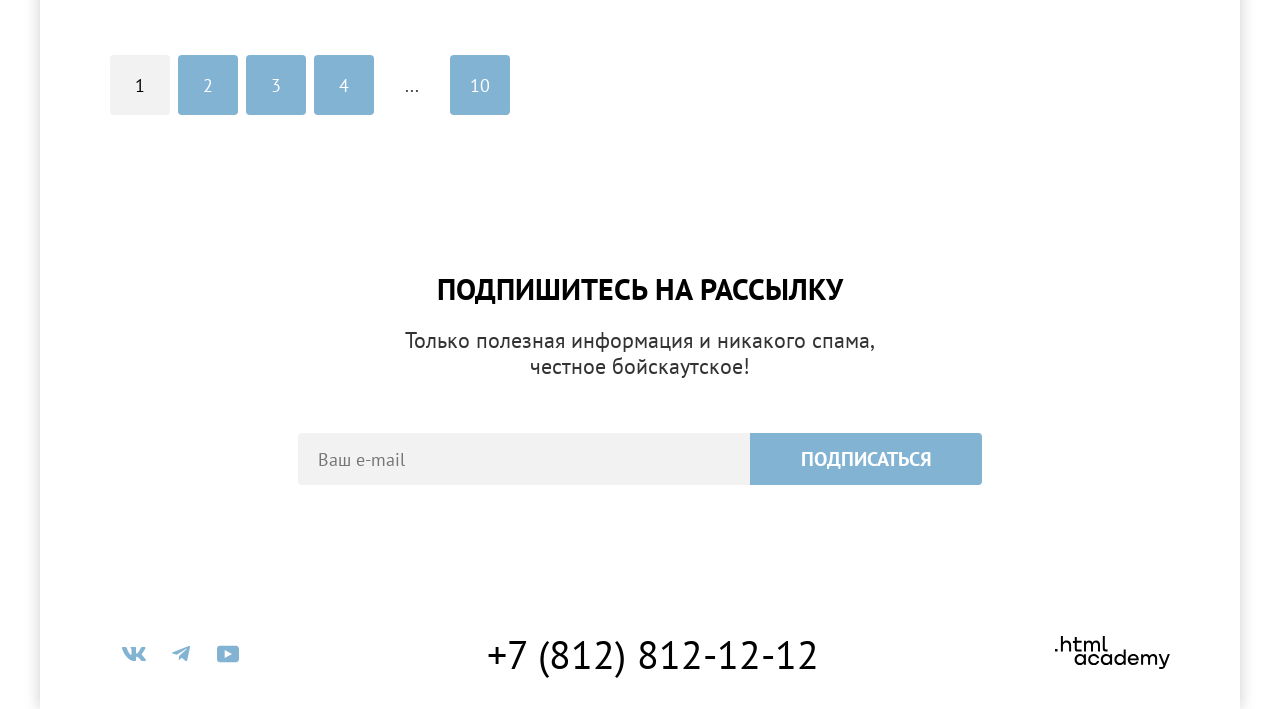
==== commit d9bb4b48: "Add files via upload" ====
--- a/catalog.html
+++ b/catalog.html
@@ -5,6 +5,7 @@
     <meta charset="utf-8">
     <title>Каталог</title>
     <link href="styles/styles.css" rel="stylesheet">
+    <link rel="icon" href="favicon.ico" sizes="32x32">
   </head>
 
   <body>
@@ -18,9 +19,16 @@
           <li class="navigation-item"><a class="navigation-link navigation-link-current" href="catalog.html" aria-current="page">Гостиницы</a></li>
         </ul>
         <ul class="navigation-user">
-          <li class="navigation-item"><a class="navigation-link" href="#"><span class="visually-hidden">Поиск</span></a>
-          </li>
-          <li class="navigation-item"><a class="navigation-link" href="#">
+          <li class="navigation-item"><a class="navigation-link navigation-svg" href="#">
+            <svg xmlns="http://www.w3.org/2000/svg" width="18" height="18" fill="none">
+              <path fill="#000" d="m18 16.5-3.7-3.67c1-1.3 1.7-2.98 1.7-4.87A8 8 0 0 0 8 0C3.6 0 0 3.68 0 8.06a8 8 0 0 0 12.9 6.26L16.6 18zM8 14.03a6 6 0 0 1-6-5.96 6 6 0 0 1 12 0 6 6 0 0 1-6 5.96"/>
+            </svg>
+            <span class="visually-hidden">Поиск</span></a>
+          </li>
+          <li class="navigation-item"><a class="navigation-link navigation-svg" href="#">
+            <svg xmlns="http://www.w3.org/2000/svg" width="18" height="17" fill="none">
+              <path fill="#000" d="M8.9 17a.9.9 0 0 1-.8-.4c-5.4-6.1-6.7-7.5-7-7.9A5.4 5.4 0 0 1 5.5 0C6.8 0 8 .5 9 1.3a5.46 5.46 0 0 1 9 4.1c0 1.3-.5 2.5-1.3 3.4l-7 7.9c-.2.2-.4.3-.8.3m-6-9.5c.3.4 3.5 4 6.1 6.9l6.2-7c.5-.5.7-1.2.7-2 0-1.8-1.5-3.3-3.3-3.3-1 0-2 .5-2.7 1.3-.3.3-.6.4-.9.4s-.6-.2-.8-.4c-.7-.8-1.7-1.3-2.7-1.3-1.8 0-3.3 1.5-3.3 3.3-.1.9.3 1.6.7 2.1q-.15 0 0 0"/>
+            </svg>
             <span class="visually-hidden">Отелей в избранном:</span>
             <span class="count">12</span>
           </a></li>
@@ -35,7 +43,11 @@
         <h1 class="inner-title">Гостиницы Седоны</h1>
         <ul class="breadcrumbs">
           <li class="breadcrumbs-item">
-            <a class="breadcrumbs-item-link" href="index.html">Главная</a>
+            <a class="breadcrumbs-item-link" href="index.html">
+              <svg aria-hidden="true" xmlns="http://www.w3.org/2000/svg" width="12" height="12" fill="none" viewBox="0 0 12 12">
+                <path fill="#fff" d="M6 0 0 5.8V12h12V5.8zm5 11H1V6.2l5-4.8 5 4.8z"/><path fill="#fff" d="M4 10h1V7.5h2V10h1V6.5H4z"/>
+              </svg>
+              <span class="visually-hidden">Главная</span></a>
           </li>
           <li class="breadcrumbs-item">
             <a class="breadcrumbs-item-link breadcrumbs-item-link-current" href="catalog.html" aria-current="page">Гостиницы</a>
@@ -43,7 +55,6 @@
         </ul>
       </section>
       <section class="catalog-filter">
-
         <h2 class="visually-hidden" hidden>Фильтр Гостиниц</h2>
         <form class="catalog-filters" action="#" method="get">
         <div class="catalog-filters-container">
@@ -52,37 +63,48 @@
             <legend class="catalog-filters-title">Инфраструктура:</legend>
             <ul class="catalog-filters-list">
               <li class="catalog-filters-item">
-                <input class="catalog-filters-checkbox" type="checkbox" id="pool" name="pool-included" checked>
-                <label class="catalog-filters-checkbox-title" for="pool">Бассейн</label>
-              </li>
-              <li class="catalog-filters-item">
-                <input class="catalog-filters-checkbox" type="checkbox" id="parking" name="parking-included" checked>
-                <label class="catalog-filters-checkbox-title" for="parking">Парковка</label>
-              </li>
-              <li class="catalog-filters-item">
-                <input class="catalog-filters-checkbox" type="checkbox" id="wi-fi" name="wi-fi-included">
-                <label class="catalog-filters-checkbox-title" for="wi-fi">Wi-Fi</label>
+                <label class="catalog-filters-checkbox-title">
+                  <input class="catalog-filters-checkbox visually-hidden" type="checkbox" name="pool-included" checked>
+                  <div class="checkbox-custom"></div>
+                Бассейн</label>
+              </li>
+              <li class="catalog-filters-item">
+                <label class="catalog-filters-checkbox-title">
+                  <input class="catalog-filters-checkbox visually-hidden" type="checkbox" name="parking-included" checked>
+                  <div class="checkbox-custom"></div>
+                Парковка</label>
+              </li>
+              <li class="catalog-filters-item">
+                <label class="catalog-filters-checkbox-title">
+                  <input class="catalog-filters-checkbox visually-hidden" type="checkbox" name="wi-fi-included">
+                  <div class="checkbox-custom"></div>
+                Wi-Fi</label>
               </li>
             </ul>
           </fieldset>
           </div>
           <div class="living-type-container">
           <fieldset class="catalog-filters-group">
-            <legend class="catalog-filters-title">Тип жилья:</legend>
+            <legend class="catalog-filters-title">Тип Жилья:</legend>
             <ul class="catalog-filters-list">
               <li class="catalog-filters-item">
-                <input class="catalog-filters-radio" type="radio" id="type-hotel" name="living-type" checked
-                  value="hotel">
-                <label class="catalog-filters-radio-title" for="type-hotel">Гостиница</label>
-              </li>
-              <li class="catalog-filters-item">
-                <input class="catalog-filters-radio" type="radio" id="type-motel" name="living-type" value="motel">
-                <label class="catalog-filters-radio-title" for="type-motel">Мотель</label>
-              </li>
-              <li class="catalog-filters-item">
-                <input class="catalog-filters-radio" type="radio" id="type-apartment" name="living-type"
+                <label class="catalog-filters-radio-title">
+                  <input class="catalog-filters-radio visually-hidden" type="radio" name="living-type" checked value="hotel">
+                  <div class="radio-custom"></div>
+                Гостиница</label>
+              </li>
+              <li class="catalog-filters-item">
+                <label class="catalog-filters-radio-title">
+                  <input class="catalog-filters-radio visually-hidden" type="radio" name="living-type" value="motel">
+                  <div class="radio-custom"></div>
+                Мотель</label>
+              </li>
+              <li class="catalog-filters-item">
+                <label class="catalog-filters-radio-title">
+                  <input class="catalog-filters-radio visually-hidden" type="radio" name="living-type"
                   value="apartment">
-                <label class="catalog-filters-radio-title" for="type-apartment">Апартаменты</label>
+                  <div class="radio-custom"></div>
+                Апартаменты</label>
               </li>
             </ul>
           </fieldset>
@@ -91,26 +113,34 @@
           <fieldset class="price-filter">
             <legend class="price-filter-title">Стоимость, ₽:</legend>
             <div class="input-row">
-              <input class="price-filter-min" type="number" id="min-input" aria-label="Минимальная цена" value="0">
-              <span class="price-filter-min-text">От</span>
-              <input class="price-filter-max" type="number" id="max-input" aria-label="Максимальная цена" value="9000">
-              <span class="price-filter-max-text">До</span>
+              <div class="price-filter-text price-min">
+                <input class="price-filter-input input-min" type="number" id="min-input" aria-label="Минимальная цена" value="0">
+              </div>
+              <div class="price-filter-text price-max">
+                <input class="price-filter-input input-max" type="number" id="max-input" aria-label="Максимальная цена" value="9000">
+              </div>
             </div>
             <div class="price-slider">
-              <div class="price-slider-track"></div>
-              <input type="range" class="price-slider-min" id="min-range" min="0" max="10000" value="0" step="100">
-              <input type="range" class="price-slider-max" id="max-range" min="0" max="10000" value="9000" step="100">
+              <div class="price-slider-range" style="width: 226px; left: 0;">
+                <button class="price-slider-toggle toggle-min">
+                  <span class="visually-hidden">Минимальная цена</span>
+               </button>
+               <button class="price-slider-toggle toggle-max">
+                  <span class="visually-hidden">Максимальная цена</span>
+               </button>
+              </div>
             </div>
           </fieldset>
           </div>
           <div class="filters-button-container">
-          <button class="catalog-filters-button-confirm" type="submit">Применить</button>
-          <button class="catalog-filters-button-reset" type="reset">Сбросить</button>
+          <button class="catalog-filters-button button-confirm button" type="submit">Применить</button>
+          <button class="catalog-filters-button button-reset button" type="reset">Сбросить</button>
           </div>
         </form>
         </div>
       </div>
       </section>
+    <div class="catalog-content">
       <div class="sorting-container">
       <h2 class="select-control-title">Найдено гостиниц: 38</h2>
       <select class="select-control" aria-label="Сортировка">
@@ -118,110 +148,95 @@
         <option value="expensive">Сначала дорогие</option>
         <option value="popular">Сначала популярные</option>
       </select>
-       <div class="sorting">
-        <a class="button" href="catalog.html?view=tile">
+       <div class="card-sorting">
+        <a class="card-sorting-button sorting-button-current" href="catalog.html?view=tile">
+          <svg class="sorting-button-svg" aria-hidden="true" xmlns="http://www.w3.org/2000/svg" width="16" height="14" fill="none">
+            <path fill="#000" d="M4 0H0v6h4zM16 0h-4v6h4zM10 0H6v6h4zM4 8H0v6h4zM16 8h-4v6h4zM10 8H6v6h4z"/>
+          </svg>
          <span class=visually-hidden>Показать карточки</span>
         </a>
-        <a class="button" href="catalog.html?view=card">
+        <a class="card-sorting-button" href="catalog.html?view=card">
+          <svg class="sorting-button-svg" aria-hidden="true" xmlns="http://www.w3.org/2000/svg" width="16" height="14" fill="none">
+            <path fill="#000" d="M16 12H0v2h16zM14 2v6H2V2zm2-2H0v10h16z"/>
+          </svg>
          <span class=visually-hidden>Показать списки с карточками</span>
         </a>
-        <a class="button" href="catalog.html?view=list">
+        <a class="card-sorting-button" href="catalog.html?view=list">
+          <svg class="sorting-button-svg" aria-hidden="true" xmlns="http://www.w3.org/2000/svg" width="16" height="14" fill="none">
+            <path fill="#000" d="M2 0H0v2h2zM16 0H4v2h12zM2 4H0v2h2zM16 4H4v2h12zM2 8H0v2h2zM16 8H4v2h12zM2 12H0v2h2zM16 12H4v2h12z"/>
+          </svg>
          <span class=visually-hidden>Показать списки</span>
         </a>
        </div>
       </div>
       <section class="product-section">
         <ul class="product-list">
-          <div class="product-list-container">
           <li class="product-list-item">
-            <a class="product-card-link" href="#">
+            <a class="product-card-link card-image" href="#">
               <img class="product-card-image" src="images/catalog/hotel-1.jpg" width="300" height="212" alt="Ущелье с видом на звёзды">
+            </a>
+            <a class="product-card-link card-title" href="#">
               <h3 class="product-card-title">Amara Resort & Spa</h3>
             </a>
-            <div class="product-info">
-              <p>
-                <span class="product-type">Гостиница</span>
-                <span class="product-price">От 4000 ₽</span>
-              </p>
-            </div>
-            <div class="actions">
-              <a class="button-product-card-link" href="#">Подробнее</a>
-              <button class="button button-product-favorites" type="button">В избранное</a>
-            </div>
-            <div class="rating">
-              <div class="rating-stars">
+            <p class="product-type">Гостиница</p>
+            <p class="product-price">От 4000 ₽</p>
+              <a class="button button-product-card-link" href="#">Подробнее</a>
+              <button class="button button-product-favorites" type="button">В избранное</button>
+
+              <div class="rating-stars four-stars">
                 <span class="visually-hidden">Четыре звезды</span>
               </div>
               <p class="rating-value">Рейтинг: 8,5</p>
-            </div>
           </li>
           <li class="product-list-item">
-            <a class="product-card-link" href="#">
+            <a class="product-card-link card-image" href="#">
               <img class="product-card-image" src="images/catalog/hotel-2.jpg" width="300" height="212" alt="Горы с радугой">
+            </a>
+            <a class="product-card-link card-title" href="#">
               <h3 class="product-card-title">Villas at Poco Diablo</h3>
             </a>
-            <div class="product-info">
-              <p>
-                <span class="product-type">Гостиница</span>
-                <span class="product-price">От 5000 ₽</span>
-              </p>
-            </div>
-            <div class="actions">
-              <a class="button-product-card-link" href="#">Подробнее</a>
-              <button class="button button-product-favorites-in" type="button">В избранном</a>
-            </div>
-            <div class="rating">
-              <div class="rating-stars">
+              <p class="product-type">Гостиница</p>
+              <p class="product-price">От 5000 ₽</p>
+              <a class="button button-product-card-link" href="#">Подробнее</a>
+              <button class="button button-product-favorites in-favorites" type="button">В избранном</button>
+
+              <div class="rating-stars four-stars">
                 <span class="visually-hidden">Четыре звезды</span>
               </div>
               <p class="rating-value">Рейтинг: 9,2</p>
-            </div>
           </li>
           <li class="product-list-item">
-            <a class="product-card-link" href="#">
+            <a class="product-card-link card-image" href="#">
               <img class="product-card-image" src="images/catalog/hotel-3.jpg" width="300" height="212" alt="Горы в пустыне">
+            </a>
+            <a class="product-card-link card-title" href="#">
               <h3 class="product-card-title">Desert Quail Inn</h3>
             </a>
-            <div class="product-info">
-              <p>
-                <span class="product-type">Гостиница</span>
-                <span class="product-price">От 2500 ₽</span>
-              </p>
-            </div>
-            <div class="actions">
-              <a class="button-product-card-link" href="#">Подробнее</a>
-              <button class="button button-product-favorites" type="button">В избранное</a>
-            </div>
-            <div class="rating">
-              <div class="rating-stars">
+              <p class="product-type">Гостиница</p>
+              <p class="product-price">От 2500 ₽</p>
+              <a class="button button-product-card-link" href="#">Подробнее</a>
+              <button class="button button-product-favorites" type="button">В избранное</button>
+              <div class="rating-stars three-stars">
                 <span class="visually-hidden">Три звезды</span>
               </div>
               <p class="rating-value">Рейтинг: 6,9</p>
-            </div>
           </li>
           <li class="product-list-item">
-            <a class="product-card-link" href="#">
+            <a class="product-card-link card-image" href="#">
               <img class="product-card-image" src="images/catalog/hotel-4.jpg" width="300" height="212" alt="Горы со звёздами">
+            </a>
+            <a class="product-card-link card-title" href="#">
               <h3 class="product-card-title">GreenTree Inn</h3>
             </a>
-            <div class="product-info">
-              <p>
-                <span class="product-type">Гостиница</span>
-                <span class="product-price">От 1500 ₽</span>
-              </p>
-            </div>
-            <div class="actions">
-              <a class="button-product-card-link" href="#">Подробнее</a>
-              <button class="button button-product-favorites" type="button">В избранное</a>
-            </div>
-            <div class="rating">
-             <div class="rating-stars">
+              <p class="product-type">Гостиница</p>
+              <p class="product-price">От 1500 ₽</p>
+              <a class="button button-product-card-link" href="#">Подробнее</a>
+              <button class="button button-product-favorites" type="button">В избранное</button>
+             <div class="rating-stars two-stars">
                <span class="visually-hidden">Две звезды</span>
              </div>
              <p class="rating-value">Рейтинг: 5,0</p>
-            </div>
-          </li>
-          </div>
+          </li>
         </ul>
 
         <ul class="pagination">
@@ -244,6 +259,7 @@
           </li>
           </div>
         </ul>
+    </div>
       </section>
 
     </main>
@@ -253,26 +269,41 @@
         <h2 class="subscribe-title subscribe-title-catalog">Подпишитесь на рассылку</h2>
         <p class="subscribe-description">Только полезная информация и никакого спама, честное бойскаутское!</p>
         <form class="subscribe-form" action="#" method="post">
-          <label for="subscribe-email-form" class="visually-hidden">Email</label>
-          <input class="subscribe-email-field" type="email" name="email" placeholder="Ваш e-mail"
+          <label for="subscribe-email-form" class="visually-hidden subscribe-form-label">Укажите e-mail</label>
+          <div class="subscribe-form-container">
+            <input class="subscribe-email-field" type="email" name="email" placeholder="Ваш e-mail"
             id="subscribe-email-form" required>
-          <button class="subscribe-button" type="submit">
-            <span class="subscribe-button-text">Подписаться</span>
-          </button>
+            <button class="subscribe-button button" type="submit">Подписаться</button>
+          </div>
         </form>
         </section>
+      <div class="footer-panel-container">
       <section class="footer-socials">
         <h2 class="visually-hidden">Социальные сети</h2>
         <ul class="footer-socials-list">
           <li class="footer-socials-list-item">
-            <a class="button" href="https://vk.com/htmlacademy"><span class="visually-hidden">Вконтакте</span></a>
+            <a class="socials-button button" href="https://vk.com/htmlacademy">
+              <svg class="svg-vkontakte svg-socials" xmlns="http://www.w3.org/2000/svg" width="24" height="14">
+                <path fill-rule="evenodd" d="M23.45.95c.17-.55 0-.95-.8-.95h-2.62c-.67 0-.98.35-1.14.73 0 0-1.34 3.2-3.23 5.27-.61.6-.89.8-1.22.8-.17 0-.42-.2-.42-.74V.95c0-.66-.18-.95-.74-.95H9.15c-.42 0-.67.3-.67.6 0 .61.95.76 1.05 2.5v3.8c0 .84-.16.99-.5.99-.88 0-3.05-3.21-4.33-6.89-.25-.71-.5-1-1.17-1H.9C.15 0 0 .35 0 .73c0 .68.89 4.07 4.14 8.55C6.32 12.34 9.38 14 12.16 14c1.67 0 1.88-.37 1.88-1v-2.32c0-.73.16-.88.69-.88.38 0 1.05.2 2.61 1.67C19.11 13.22 19.4 14 20.41 14h2.62c.75 0 1.13-.37.91-1.1-.24-.72-1.09-1.77-2.21-3.02-.62-.7-1.53-1.47-1.81-1.86-.4-.49-.28-.7 0-1.14 0 0 3.2-4.43 3.53-5.93" clip-rule="evenodd"/>
+              </svg>
+              <span class="visually-hidden">Вконтакте</span>
+            </a>
           </li>
           <li class="footer-socials-list-item">
-            <a class="button" href="https://t.me/htmlacademy"><span class="visually-hidden">Телеграм</span></a>
+            <a class="socials-button button" href="https://t.me/htmlacademy">
+              <svg class="svg-telegram svg-socials" xmlns="http://www.w3.org/2000/svg" width="18" height="16">
+                <path d="M16.79.1.84 6.25c-1.09.43-1.08 1.04-.2 1.31l4.1 1.28 9.47-5.98c.44-.27.85-.12.52.18L7.05 9.96l-.28 4.22c.41 0 .6-.19.83-.41l1.99-1.93 4.13 3.05c.77.42 1.31.2 1.5-.7l2.72-12.8c.28-1.12-.43-1.62-1.16-1.3"/>
+              </svg>
+              <span class="visually-hidden">Телеграм</span>
+            </a>
           </li>
           <li class="footer-socials-list-item">
-            <a class="button" href="https://www.youtube.com/user/htmlacademyru"><span
-                class="visually-hidden">Ютуб</span></a>
+            <a class="socials-button button" href="https://www.youtube.com/user/htmlacademyru">
+              <svg class="svg-youtube svg-socials" xmlns="http://www.w3.org/2000/svg" width="22" height="17">
+                <path d="M18.6 0H3.18C1.31 0 0 1.6 0 3.4v10.1C0 15.4 1.31 17 3.17 17h15.66c1.64 0 3.17-1.6 3.17-3.4V3.4C21.78 1.6 20.47 0 18.6 0M7.67 12.54V4.46L15 8.5z"/>
+              </svg>
+              <span class="visually-hidden">Ютуб</span>
+            </a>
           </li>
         </ul>
       </section>
@@ -283,10 +314,12 @@
       <section class="footer-html-academy">
         <h2 class="visually-hidden">Ссылка на HTML academy</h2>
         <a class="footer-html-academy-link" href="#">
-          <img class="footer-html-academy-logo" src="images/logos/HTMLAcademy-logo.svg" alt="Логотип html academy">
+          <svg xmlns="http://www.w3.org/2000/svg" width="115" height="33">
+            <path class="footer-html-academy-logo" d="M0 12.9v2.6h2.5v-2.6zM11.6 4.5c-1.6 0-2.8.7-3.6 1.7h-.1V0h-2v15.5h2v-5.3c0-2.1 1.3-3.6 3.3-3.6 1.8 0 2.9 1.4 2.9 3.2v5.7h2V9.4c.1-3-1.8-4.9-4.5-4.9M26.6 4.8h-4.8V1.1h-2v3.8h-1.9v2h1.9v6c0 1.7 1 2.7 2.7 2.7h4.1v-2h-3.7c-.7 0-1.1-.4-1.1-1.1V6.8h4.8zM41.1 4.6c-1.6 0-2.9.8-3.5 2.1h-.1c-.6-1.2-1.8-2.1-3.4-2.1-1.4 0-2.5.8-3.1 1.8h-.1V4.8H29v10.6h2V10c0-2 1-3.5 2.6-3.5 1.5 0 2.4 1 2.4 2.6v6.3h2V9.8c0-2.4 1.4-3.3 2.6-3.3 1.5 0 2.4 1 2.4 2.6v6.3h2V8.9c.1-2.5-1.4-4.3-3.9-4.3M47.8 12.7c0 1.7 1 2.7 2.8 2.7h2v-2h-1.7c-.7 0-1.1-.4-1.1-1.1V0h-2zM28.9 19.7c-.9-1.1-2.2-1.8-3.9-1.8-3.1 0-5.4 2.3-5.4 5.6s2.3 5.6 5.4 5.6c1.8 0 3-.8 3.8-1.9h.1v1.6h2V18.2h-2zm-3.6 7.4c-2.2 0-3.6-1.6-3.6-3.6s1.4-3.6 3.6-3.6 3.6 1.6 3.6 3.6c0 1.9-1.4 3.6-3.6 3.6M44.2 22c-.5-2.4-2.6-4.1-5.4-4.1a5.4 5.4 0 0 0-5.6 5.6c0 3.1 2.2 5.6 5.6 5.6 2.8 0 4.9-1.8 5.4-4.2h-2.1a3.4 3.4 0 0 1-3.3 2.3c-2.2 0-3.6-1.6-3.6-3.6s1.4-3.6 3.6-3.6c1.6 0 2.8 1 3.3 2.2h2.1zM55.1 19.7c-.9-1.1-2.2-1.8-3.9-1.8-3.1 0-5.4 2.3-5.4 5.6s2.3 5.6 5.4 5.6c1.8 0 3-.8 3.8-1.9h.1v1.6h2V18.2h-2zm-3.6 7.4c-2.2 0-3.6-1.6-3.6-3.6s1.4-3.6 3.6-3.6 3.6 1.6 3.6 3.6c0 1.9-1.5 3.6-3.6 3.6M68.7 19.8c-.9-1.1-2.2-1.9-3.9-1.9-3.1 0-5.4 2.3-5.4 5.6s2.2 5.6 5.4 5.6c1.7 0 3-.8 3.8-1.8h.1v1.5h2V13.4h-2zm-3.6 7.3c-2.2 0-3.6-1.6-3.6-3.6s1.4-3.6 3.6-3.6 3.6 1.6 3.6 3.6c-.1 2-1.5 3.6-3.6 3.6M78.3 17.9c-3.3 0-5.5 2.5-5.5 5.6 0 3 2.1 5.6 5.5 5.6 2.5 0 4.5-1.3 5.2-3.6h-2.1c-.5 1-1.6 1.6-3 1.6-1.9 0-3.3-1.3-3.4-2.9h8.8c.2-3.6-2-6.3-5.5-6.3m0 1.9c1.7 0 3 1 3.3 2.6h-6.5c.3-1.5 1.5-2.6 3.2-2.6M98.2 17.9c-1.6 0-2.9.8-3.6 2h-.1c-.6-1.2-1.8-2-3.4-2-1.4 0-2.5.7-3.1 1.8v-1.5h-1.9v10.6h2v-5.4c0-2 1-3.4 2.6-3.5 1.5 0 2.4 1 2.4 2.6v6.3h2v-5.6c0-2.4 1.4-3.3 2.6-3.3 1.5 0 2.4 1 2.4 2.6v6.3h2v-6.5c.1-2.6-1.4-4.4-3.9-4.4M109.4 27l-3.6-8.9h-2.2l4.8 11.6c-.3.9-.7 1.2-1.7 1.2h-2.5v2h2.5c1.8 0 2.8-.8 3.5-2.6l4.7-12.2h-2.1z"/>
+          </svg>
         </a>
       </section>
-
+      </div>
     </footer>
     </div>
   </body>
--- a/styles/styles.css
+++ b/styles/styles.css
@@ -39,10 +39,6 @@
   flex-grow: 1;
 }
 
-.navigation li{
-  text-align: center;
-}
-
 .navigation-link{
   color: black;
   text-decoration: none;
@@ -50,6 +46,61 @@
   font-size: 20px;
   font-weight: 700;
   line-height: 24px;
+  display: block;
+  padding: 20px 16px;
+  position: relative;
+}
+
+.navigation-link:hover{
+  opacity: 0.5;
+}
+
+.navigation-link:active{
+  opacity: 0.3;
+}
+
+.navigation-svg{
+  padding: 22px 13px;
+}
+
+.count{
+  font-family: inherit;
+  font-size: 10px;
+  line-height: 10px;
+  font-weight: 400px;
+  position: absolute;
+  transform: scale(20px);
+  border-radius: 50%;
+  background-color: #7DB54F;
+  color: white;
+  width: 20px;
+  height: 20px;
+  padding: 5px;
+  box-sizing: border-box;
+  left: 50%;
+  bottom: 50%;
+}
+
+.button{
+  text-transform: uppercase;
+  border-radius: 4px;
+  font-family: "PT Sans", sans-serif;
+  font-weight: 700;
+  font-size: 16px;
+  line-height: 20px;
+  cursor: pointer;
+}
+
+.button:hover{
+  background-color: #615048;
+}
+
+.button:focus-visible{
+  background-color: #615048;
+}
+
+.button:active{
+  color:rgb(255, 255, 255, 0.3);
 }
 
 .welcome-images{
@@ -66,7 +117,13 @@
   padding: 51.4px;
 }
 
-.sedona-place, .invitation-header, .booking-title{
+.booking{
+  padding: 96px 304px;
+}
+
+.sedona-place, .invitation-title, .booking-title{
+  margin: 0 auto;
+  padding: 0;
   font-family: "PT Sans", sans-serif;
   font-weight: 700;
   font-size: 30px;
@@ -75,6 +132,43 @@
   font-style: normal;
   text-transform: uppercase;
   color: black;
+  max-width: 620px;
+  display: block;
+}
+
+.booking-title{
+  margin-bottom: 20px;
+}
+
+.booking-description{
+  margin: 0 auto;
+  margin-bottom: 54px;
+  max-width: 592px;
+}
+
+.booking-button{
+  display: block;
+  margin: 0 auto;
+  padding: 8px 50px;
+  width: 376px;
+  font-family: "PT Sans", sans-serif;
+  font-weight: 700;
+  font-size: 20px;
+  line-height: 36px;
+  text-transform: uppercase;
+  text-align: center;
+  color: white;
+  background-color: #756157;
+  border: none;
+}
+
+.booking-button:hover{
+  background-color: #615048;
+}
+
+.sedona-place{
+  margin-top: 69px;
+  margin-bottom: 24px;
 }
 
 .sedona-comparison, .invitation-description, .booking-description{
@@ -84,6 +178,13 @@
   line-height: 26px;
   text-align: center;
   font-style: normal;
+  display: block;
+}
+
+.invitation-description{
+  margin: 0;
+  padding: 0;
+  margin-bottom: 64px;
 }
 
 .advantages-title, .experience-title{
@@ -97,6 +198,36 @@
   color: black;
 }
 
+.experience-title{
+  margin-bottom: 30px;
+  margin-top: 102px;
+
+}
+
+.advantages-title{
+  margin: 0 auto;
+  margin-bottom: 30px;
+  max-width: 175px;
+  position: relative;
+  padding-bottom: 30px;
+}
+
+.advantages-title::before{
+  position: absolute;
+  content: "";
+  width: 60px;
+  height: 2px;
+  background-color: black;
+  bottom: 0;
+  left: 50%;
+  transform: translate(-30px, 1px);
+  opacity: 30%;
+}
+
+.advantage-1 .advantages-title::before, .advantage-5 .advantages-title::before{
+  background-color: #FFF;
+}
+
 .advantages-description, .experience-item-description{
   font-family: "PT Sans", sans-serif;
   font-weight: 400;
@@ -106,6 +237,12 @@
   font-style: normal;
 }
 
+.experience-item-description{
+  margin: 0;
+  padding: 0;
+  display: block;
+}
+
 .advantage-1, .advantage-5{
   background-color: #82B3D3;
   color: #ffffff;
@@ -121,6 +258,14 @@
 
 .advantage-3{
   background-color: rgba(131, 179, 211, 0.2);
+}
+
+.invitation-title{
+  margin: 0 auto;
+  padding: 0;
+  margin-top: 64px;
+  margin-bottom: 20px;
+  max-width: 505px;
 }
 
 .footer-contacts-phone{
@@ -133,11 +278,43 @@
   text-transform: uppercase;
 }
 
+.footer-contacts-phone:hover{
+  color: #756157;
+}
+
+.footer-contacts-phone:focus-visible{
+  color: #756157;
+}
+
+.footer-contacts-phone:active{
+  color: #756157;
+  opacity: 30%;
+}
+
+.footer-html-academy-logo{
+  fill: black;
+}
+
+.footer-html-academy-link:hover .footer-html-academy-logo{
+  fill: #756157;
+}
+
+.footer-html-academy-link:focus-visible .footer-html-academy-logo{
+  fill: #756157;
+}
+
+.footer-html-academy-link:active .footer-html-academy-logo{
+  fill: #756157;
+  opacity: 30%;
+}
+
 .subscribe{
   justify-content: center;
-  width: 1200px;
+  width: 684px;
+  min-height: 214px;
   text-align: center;
-
+  padding: 96px 258px 104px;
+  flex-grow: 1;
 }
 
 .subscribe-main{
@@ -148,8 +325,62 @@
   color: white;
 }
 
+.subscribe-form-label{
+  display: none;
+}
+
+.subscribe-email-field{
+  padding: 14px 20px;
+  width: 452px;
+  height: 52px;
+  box-sizing: border-box;
+  border: none;
+  border-radius: 4px 0 0 4px;
+  font-family: inherit;
+  font-weight: 400;
+  font-size: 18px;
+  line-height: 24px;
+  background-color: #f2f2f2;
+  color: rgba(0, 0, 0, 0.6);
+}
+
+.subscribe-button{
+  padding: 8px 50px;
+  width: 232px;
+  border: none;
+  border-radius: 0 4px 4px 0;
+  color: white;
+  font-weight: 700;
+  font-size: 20px;
+  background-color: #82B3D3;
+}
+
+.subscribe-button:hover{
+  background-color: #68A2CA;
+}
+
+.subscribe-button:focus-visible{
+  background-color: #68A2CA;
+}
+
+.subscribe-button:active{
+  background-color: #82B3D3;
+  color: rgba(255,255,255, 0.3);
+}
+
+.subscribe-form-container{
+  display: flex;
+  justify-content: space-around;
+}
+
 .subscribe-title{
   text-transform: uppercase;
+  margin: 0;
+  padding: 0;
+  margin-bottom: 20px;
+  font-family: inherit;
+  font-size: 30px;
+  line-height: 36px;
 }
 
 .subscribe-title-catalog{
@@ -161,6 +392,8 @@
   font-size: 22px;
   font-style: normal;
   line-height: 26px;
+  max-width: 475px;
+  margin: 0 auto 54px;
 }
 
 .catalog-intro{
@@ -169,7 +402,8 @@
   background-repeat: no-repeat;
   background-size: cover;
   color: white;
-  margin: 0 auto;
+  min-height: 307px;
+  padding: 35px 70px 70px 70px;
 }
 
 .inner-title{
@@ -177,6 +411,8 @@
   font-size: 60px;
   line-height: 78px;
   font-weight: 700;
+  margin: 0 0 8px;
+  padding: 0;
 }
 
 .breadcrumbs-item-link{
@@ -188,18 +424,87 @@
   color: white;
 }
 
+.breadcrumbs-item-link:hover{
+  opacity: 60%;
+}
+
+.breadcrumbs-item-link:focus-visible{
+  color: rgba(255,255,255, 1);
+}
+
+.breadcrumbs-item-link:active{
+  opacity: 30%;
+}
+
 .catalog-filters-title, .price-filter-title{
   font-family: "PT Sans", sans-serif;
   font-size: 20px;
   line-height: 24px;
   font-weight: 700;
+  margin-bottom: 32px;
+  padding: 0;
 }
 
 .catalog-filters-checkbox-title, .catalog-filters-radio-title{
+  margin: 0;
+  padding: 0;
   font-family: "PT Sans", sans-serif;
   font-weight: 400;
   font-size: 18px;
   line-height: 23px;
+  padding-left: 36px;
+  position: relative;
+}
+
+.checkbox-custom{
+  position: absolute;
+  width: 20px;
+  height: 20px;
+  border-radius: 4px;
+  background-color: #fff;
+  top: 0;
+  left: 0;
+}
+
+.catalog-filters-checkbox[type="checkbox"]:checked + .checkbox-custom::before{
+  content: "";
+  background: url("/images/icons/checkbox.svg") no-repeat center;
+  width: 13px;
+  height: 10px;
+  position: absolute;
+  top: 50%;
+  left: 50%;
+  transform: translate(-50%, -50%);
+}
+
+.radio-custom{
+  position: absolute;
+  width: 20px;
+  height: 20px;
+  border-radius: 100%;
+  background-color: #fff;
+  top: 0;
+  left: 0;
+}
+
+.catalog-filters-item:focus .checkbox-custom{
+  outline: 3px solid #83B3D3;
+}
+
+.catalog-filters-radio[type="radio"]:checked + .radio-custom::before{
+  content: "";
+  width: 10px;
+  height: 10px;
+  position: absolute;
+  top: 50%;
+  left: 50%;
+  transform: translate(-50%, -50%);
+  background-color: #3F5E72;
+  border-radius: 100%;
+}
+
+.catalog-filters-item:focus .radio-custom{
+  outline: 3px solid #83B3D3;
 }
 
 .select-control-title{
@@ -209,6 +514,9 @@
   line-height: 36px;
   text-transform: uppercase;
   color: black;
+  margin: 0;
+  padding: 0;
+  margin-right: 200px;
 }
 
 .product-card-link{
@@ -219,15 +527,39 @@
   line-height: 28px;
   text-decoration: none;
   color: black;
+  display: block;
+  margin: 0;
+}
+
+.product-card-image{
+  display: block;
+}
+
+.product-card-link .product-card-title{
+  margin: 0;
+  font-size: 24px;
 }
 
 .experience-living, .experience-souvenirs{
   background-color: rgba(131, 179, 211, 0.12);
 }
 
-.button{
-  text-transform: uppercase;
-  border-radius: 4px;
+.experience-living{
+  background-image: url("/images/icons/living.svg");
+  background-repeat: no-repeat;
+  background-position: 50% 81px;
+}
+
+.experience-food{
+  background-image: url("/images/icons/food.svg");
+  background-repeat: no-repeat;
+  background-position: 50% 82px;
+}
+
+.experience-souvenirs{
+  background-image: url("/images/icons/souvenirs.svg");
+  background-repeat: no-repeat;
+  background-position: 50% 79px;
 }
 
 .navigation-link-button{
@@ -241,15 +573,73 @@
   line-height: 20px;
   text-align: center;
   padding: 8px 34px;
+  display: block;
+  width: 160px;
+  box-sizing: border-box;
+  margin-left: 20px;
+  margin-top: 14px;
+}
+
+.navigation-item{
+  position: relative;
+  height: 64px;
+}
+
+.navigation-link-current{
+  color: rgba(0, 0, 0, 0.6);
+}
+
+.navigation-link-current::after{
+  position: absolute;
+  content: "";
+  height: 2px;
+  background-color: #756257;
+  top: 63px;
+  left: 16px;
+  right: 16px;
 }
 
 .pagination-link{
   text-decoration: none;
   color: white;
+  display: flex;
+  justify-content: center;
+  align-items: center;
+  width: 100%;
+  height: 100%;
+}
+
+.pagination-link:hover{
+  background-color: #68A2CA;
+  border-radius: 4px;
+}
+
+.pagination-link:focus-visible{
+  background-color: #68A2CA;
+  border-radius: 4px;
+}
+
+.pagination-link:active{
+  color: rgba(255,255,255, 0.3);
 }
 
 .pagination-link-current{
   color: black;
+}
+
+.pagination-link-current:hover{
+  color: black;
+  background-color: #F2F2F2;
+}
+
+.pagination-link-current:focus-visible{
+  color: black;
+  background-color: #F2F2F2;
+}
+
+.pagination-link-current:active{
+  color: black;
+  background-color: #F2F2F2;
 }
 
 .select-control option{
@@ -259,12 +649,41 @@
   line-height: 21px;
 }
 
+.select-control{
+  width: 292px;
+  height: 49px;
+  margin-right: 70px;
+  border: 2px solid #E5E5E5;
+  border-radius: 4px;
+  padding: 12px 20px;
+  font-family: inherit;
+  font-weight: 400;
+  font-size: 18px;
+  line-height: 21px;
+  appearance: none;
+  background: url("/images/icons/select-arrow.svg") no-repeat right 20px center;
+}
+
+.select-control:hover{
+  border-color: #68A2CA;
+}
+
+.select-control:focus-visible{
+  border-color: #68A2CA;
+  outline: none;
+}
+
+.select-control:active{
+  border-color: rgba(0, 0, 0, 0.3);
+  color: rgba(0, 0, 0, 0.3);
+}
+
 .page-container{
   display: flex;
   flex-direction: column;
   margin: 0 auto;
-  min-height: 100vh;
   width: 1200px;
+  box-shadow: 0 0 15px 0 rgba(0, 0, 0, 0.2);
 }
 
 .navigation{
@@ -277,20 +696,32 @@
   margin: 0;
   padding: 0;
   margin-left: auto;
-  width: 268px;
-  margin-right: 0 70px;
+  margin-right: 70px;
   list-style: none;
+  display: flex;
+  align-items: center;
+  height: 64px;
 }
 
 .navigation-logo{
+  margin-right: 28px;
   margin-left: 70px;
-  margin-right: 28px;
+  z-index: 1;
 }
 
 .navigation-list{
   list-style: none;
   margin: 0;
   padding: 0;
+  display: flex;
+  align-items: center;
+  justify-content: flex-start;
+  height: 64px;
+  flex-wrap: wrap;
+}
+
+.page-header{
+  height: 64px;
 }
 
 .page-footer-container{
@@ -306,12 +737,14 @@
   list-style: none;
   padding: 0;
   margin: 0;
+  flex-wrap: wrap;
 }
 
 .experience-item{
-  height: 230px;
+  height: 223px;
   width: 230px;
   padding: 81px 85px;
+  box-sizing: border-boxS;
 }
 
 .advantages-list{
@@ -320,7 +753,7 @@
   padding: 0;
   display: flex;
   flex-wrap: wrap;
-
+  margin-top: 90px;
 }
 
 .advantage-1, .advantage-5{
@@ -331,14 +764,15 @@
 
 .advantage-img-container{
   display: block;
-  flex: 1;
-
+  flex-grow: 1;
 }
 
 .advantage-text-container{
-  flex: 1;
-  width: 230px;
-  padding: 103px 85px;
+  flex-grow: 1;
+  width: 400px;
+  height: 385px;
+  padding: 102px 85px;
+  box-sizing: border-box;
 }
 
 .advantages-img{
@@ -356,55 +790,134 @@
 .catalog-filters-group, .price-filter{
   border: none;
   min-width: 150.43px;
+  margin: 0;
+  padding: 0;
 }
 
 .catalog-filters-list{
   list-style: none;
   margin: 0;
   padding: 0;
-
+}
+
+.catalog-filters-item:not(:last-child){
+  margin-bottom: 16px;
+}
+
+.catalog-filters-item:hover{
+  opacity: 60%;
+}
+
+.catalog-filters-item:active{
+  opacity: 30%;
+}
+
+.catalog-filters-button{
+  width: 191px;
+  height: 36px;
+  margin-bottom: 32px;
+}
+
+.button-reset{
+  background: transparent;
+  color: #fff;
+  border: none;
+}
+
+.button-reset:hover{
+  background-color: transparent;
+  color: rgba(255,255,255, 0.4);
+}
+
+.button-reset:focus-visible{
+  outline: none;
+  border: 4px solid #83B3D3;
+  border-radius: 4px;
+  background-color: transparent;
+}
+
+.button-reset:active{
+  color: rgba(255,255,255, 0.3);
+  background-color: transparent;
+}
+
+.button-confirm{
+  color: #fff;
+  background-color: #82B3D3;
+  border: none;
+}
+
+.button-confirm:hover,
+.button-product-favorites:hover{
+  background-color: #68A2CA;
+}
+
+.button-confirm:focus-visible,
+.button-product-favorites:focus-visible{
+  background-color: #68A2CA;
+}
+
+.catalog-filters-button:last-child{
+  margin-bottom: 0;
+}
+
+.filters-button-container{
+  margin-top: 56px;
 }
 
 .catalog-filters-container{
   display: flex;
-  margin: 0 70px;
-}
-
-.infrastructure-container, .living-type-container{
+}
+
+.infrastructure-container{
   margin-right: 70px;
 }
 
-.filters-price-container{
+ .living-type-container{
+  margin-right: 140px;
+ }
+
+.price-container{
   width: 288px;
   margin-right: 70px;
 }
 
-.product-list-container{
-  display: flex;
-  flex-wrap: wrap;
-  width: 1060px;
-  margin: 0 auto;
+.sorting-button-svg{
+  position: absolute;
+  top: 50%;
+  left: 50%;
+  transform: translate(-50%, -50%);
+}
+
+.product-list{
+  display: grid;
+  grid-template-columns: 340px 340px 340px;
   gap: 20px;
 }
 
 .product-list-item{
-  width: 340px;
-  text-align: center;
   list-style: none;
-  border: 1px solid #E5E5E5;
+  outline: 1px solid #E5E5E5;
+  border-radius: 4px;
   padding: 20px;
-  box-sizing: border-box;
-}
-
-.product-section{
-  width: 1060px;
-  margin: 0 auto;
+  display: grid;
+  grid-template-columns: repeat(2, 140px);
+  row-gap: 16px;
+  column-gap: 20px;
+  grid-template-areas:
+  "hotel-img hotel-img"
+  "hotel-title hotel-title"
+  "living-type price"
+  "product-info add-favorite"
+  ". rating";
 }
 
 .sorting-container{
   display: flex;
-  width: 1060px;
-  margin: 0 auto;
+  min-height: 49px;
+  align-items: center;
+  margin-top: 50px;
+  margin-bottom: 40px;
 }
 
 .pagination{
@@ -413,6 +926,9 @@
 
 .pagination-container{
   display: flex;
+  margin-top: 80px;
+  margin-bottom: 60px;
+  align-items: center;
 }
 
 .pagination-item{
@@ -422,26 +938,690 @@
   background-color: #82B3D3;
   border-radius: 4px;
   margin-right: 8px;
+
+}
+.pagination-item:last-child{
+  margin-right: 0;
 }
 
 .pagination-separator{
   width: 60px;
+  text-align: center;
+  margin-right: 8px;
 }
 
 .pagination-item:nth-child(1){
   background-color: #F2F2F2;
 }
 
-.booking-button{
+ul, ol{
+  padding: 0;
+  margin: 0;
+}
+
+.visually-hidden{
+  position: absolute;
+  width: 1px;
+  height: 1px;
+  padding: 0;
+  margin: -1px;
+  overflow: hidden;
+  clip: rect(0, 0, 0, 0);
+  white-space: nowrap;
+  border: 0;
+}
+
+.footer-socials-list{
+  display: flex;
+  flex-wrap: wrap;
+  list-style: none;
+  margin: 0;
+  padding: 0;
+}
+
+.footer-panel-container{
+  display: flex;
+  padding: 40px 70px 30px 70px;
+  align-items: center;
+  width: 1200px;
+  justify-content: space-between;
+}
+
+.footer-contacts{
+  padding: 5px 195px;
+}
+
+.footer-socials-list-item{
+  width: 47.33px;
+  height: 40px;
+  position: relative;
+}
+
+.socials-button .svg-socials{
+  fill: #83B3D3;
+}
+
+.socials-button:hover .svg-socials{
+  fill: #68A2CA;
+}
+
+.socials-button:focus-visible .svg-socials{
+  fill: #68A2CA;
+}
+
+.socials-button:active .svg-socials{
+  fill: #68A2CA;
+  opacity: 30%;
+}
+
+.socials-button{
+  width: 47px;
+  height: 40px;
+}
+
+.svg-socials{
+  position: absolute;
+  top: 50%;
+  left: 50%;
+  transform: translate(-50%, -50%);
+}
+
+.breadcrumbs{
+  display: flex;
+  list-style: none;
+  margin-bottom: 40px;
+  position: relative;
+}
+
+.breadcrumbs-item:not(:last-child)::after{
+  position: absolute;
+  content: url(/images/icons/breadcrumbs-arrow.svg);
+  margin-left: 10px;
+  width: 8px;
+  height: 23px;
+}
+
+.breadcrumbs-item:not(:last-child){
+  margin-right: 28.5px;
+}
+
+.input-row{
+  display: flex;
+  align-items: center;
+  gap: 2px;
+}
+.price-filter-text{
+  color: #333;
+  background-color: white;
+}
+.price-filter-input{
+  width: 143px;
+  height: 48px;
+  padding: 12px 20px;
+  font-weight: 700;
+  font-size: 18px;
+  box-sizing: border-box;
+  border: none;
+}
+
+.price-filter-text{
+  position: relative;
+  border-radius: 50%;
+}
+
+.input-min{
+  border-radius: 4px 0 0 4px;
+}
+
+.input-max{
+  border-radius: 0 4px 4px 0;
+}
+
+
+
+.price-filter-text.price-min::after{
+  position: absolute;
+  content: "от";
+  right: 20px;
+  top: 12px;
+  opacity: 50%;
+}
+
+.price-filter-text.price-max::after{
+  position: absolute;
+  content: "до";
+  right: 20px;
+  top: 12px;
+  opacity: 50%;
+}
+
+.price-slider{
+  position: relative;
+  height: 4px;
+  width: 287px;
+  background-color: rgba(255,255,255, 0.5);
+  margin-top: 44px;
+}
+
+.price-slider-range{
+  position: absolute;
+  background-color: #fff;
+  height: 4px;
+}
+
+.price-slider-toggle{
+  width: 20px;
+  height: 20px;
+  border-radius: 5px;
+  border: none;
+  position: absolute;
+  top: 50%;
+  transform: translateY(-50%);
+  cursor: pointer;
+}
+
+.price-slider-toggle:hover{
+  box-shadow: 0 4px 10px 0 rgba(0, 0, 0, 0.25);
+}
+
+.price-slider-toggle:focus-visible{
+  outline: 3px solid #83B3D3;
+  box-shadow: 0 4px 10px 0 rgba(0, 0, 0, 0.25);
+}
+
+.price-slider-toggle:active{
+  box-shadow: 0 7px 15px 0 rgba(0, 0, 0, 0.4);
+  outline: 2px solid #83B3D3;
+}
+
+.toggle-min{
+  left: 0;
+}
+
+.toggle-max{
+  right: 0;
+}
+
+input[type="number"]::-webkit-outer-spin-button,
+input[type="number"]::-webkit-inner-spin-button {
+    -webkit-appearance: none;
+}
+
+.card-sorting{
+  display: flex;
+  flex-basis: 160px;
+  gap: 8px;
+}
+
+.card-sorting-button{
+  width: 48px;
+  height: 48px;
+  border: 2px solid #E5E5E5;
+  border-radius: 4px;
+  box-sizing: border-box;
+  padding: 17px 16px;
+  position: relative;
+}
+
+.card-sorting-button:hover{
+  border-color: black;
+}
+
+.card-sorting-button:focus-visible{
+  border-color: #68A2CA;
+  outline: none;
+}
+
+.card-sorting-button:active{
+  border-color: black;
+}
+
+.sorting-button-current{
+  border-color: black;
+}
+
+.button-product-card-link{
+  text-decoration: none;
+  padding: 8px 26px;
+  background-color: #756157;
+  color: white;
+  grid-area: product-info;
+}
+
+.button-product-favorites{
+  padding: 8px 20px;
+  background-color: #82B3D3;
+  color: white;
+  border-width: 0;
+  grid-area: add-favorite;
+}
+
+.in-favorites{
+  background-color: #7DB54F;
+  color: white;
+  border-width: 0;
+  padding: 8px 18px;
+  cursor: default;
+}
+
+.in-favorites:hover{
+  background-color: #7DB54F;
+  color: white;
+}
+
+.in-favorites:focus-visible{
+  background-color: #7DB54F;
+  color: white;
+}
+
+.in-favorites:active{
+  background-color: #7DB54F;
+  color: white;
+}
+
+.rating-value{
+  padding: 9px 22px 8px 23px;
+  background-color: #F2F2F2;
+  text-transform: uppercase;
+  grid-area: rating;
+  box-sizing: border-box;
+  border-radius: 4px;
+  font-size: 16px;
+  line-height: 20px;
+  margin: 0;
+}
+
+.catalog-content{
+  width: 1060px;
+  margin: 0 auto;
+}
+
+.product-type{
+  grid-area: living-type;
+  margin: 0;
+}
+
+.product-price{
+  grid-area: price;
+  justify-self: end;
+  margin: 0;
+}
+
+.card-image{
   display: block;
-  margin: 0 auto;
-}
-
-.catalog-intro{
-  padding: 0 70px;
-}
-
-ul, ol{
-  padding: 0;
-  margin: 0;
-}
+  object-fit: cover;
+  grid-area: hotel-img;
+}
+
+.card-title{
+  grid-area: hotel-title;
+}
+
+.rating-stars.four-stars{
+  background-image: url("/images/icons/star.svg"), url("/images/icons/star.svg"), url("/images/icons/star.svg"), url("/images/icons/star.svg");
+  background-repeat: no-repeat;
+  background-position-x: 0, 23px, 46px, 69px;
+  background-position-y: center;
+}
+
+.rating-stars.three-stars{
+  background-image: url("/images/icons/star.svg"), url("/images/icons/star.svg"), url("/images/icons/star.svg");
+  background-repeat: no-repeat;
+  background-position-x: 0, 23px, 46px;
+  background-position-y: center;
+}
+
+.rating-stars.two-stars{
+  background-image: url("/images/icons/star.svg"), url("/images/icons/star.svg");
+  background-repeat: no-repeat;
+  background-position-x: 0, 23px;
+  background-position-y: center;
+}
+
+.rating-stars.one-stars{
+  background-image: url("/images/icons/star.svg");
+  background-repeat: no-repeat;
+  background-position-x: 0;
+  background-position-y: center;
+}
+
+.rating-stars.five-stars{
+  background-image: url("/images/icons/star.svg"), url("/images/icons/star.svg"), url("/images/icons/star.svg"), url("/images/icons/star.svg"), url("/images/icons/star.svg");
+  background-repeat: no-repeat;
+  background-position-x: 0, 23px, 46px, 69px, 92px;
+  background-position-y: center;
+}
+
+.modal-container{
+  position: fixed;
+  top: 0;
+  left: 0;
+  background-color: rgba(242, 242, 242, 0.8);
+  width: 100%;
+  height: 100%;
+  display: flex;
+  z-index: 3;
+}
+
+.modal-sedona-hotel-search{
+  width: 717px;
+  background-color: #fff;
+  margin: auto;
+  min-height: 576px;
+  border-radius: 30px;
+  box-shadow:  0 25px 50px 0 rgba(0, 0, 0, 0.15);
+  padding: 64px 70px;
+  box-sizing: border-box;
+  position: relative;
+}
+
+.modal-close-button{
+  width: 52px;
+  height: 52px;
+  border-radius: 100%;
+  border: none;
+  position: absolute;
+  top: 64px;
+  right: 53px;
+  background-color: #f2f2f2;
+  cursor: pointer;
+  padding: 0;
+}
+
+.modal-close-button::before, .modal-close-button::after{
+  content: "";
+  position: absolute;
+  height: 2px;
+  width: 18px;
+  top: 50%;
+  left: 50%;
+  background-color: #000;
+  transform: rotate(45deg);
+  margin-top: -1px;
+  margin-left: -9px;
+  display: block;
+}
+
+.modal-close-button::after{
+  transform: rotate(-45deg);
+}
+
+.modal-close-button:hover{
+  background-color: #E5E5E5;
+}
+
+.modal-close-button:focus-visible{
+  background-color: #E5E5E5;
+  outline: 3px solid #83B3D3;
+}
+
+.modal-close-button:active{
+  background-color: #E5E5E5;
+}
+
+.modal-close-button:active::before, .modal-close-button:active::after{
+  background-color: rgba(0, 0, 0, 0.3);
+}
+
+.modal-title{
+  font-family: inherit;
+  font-weight: 700;
+  font-size: 30px;
+  line-height: 36px;
+  text-transform: uppercase;
+  margin: 0;
+  color: #000;
+  margin-bottom: 64px;
+}
+
+.modal-date-form{
+  position: relative;
+  margin: 0;
+  margin-bottom: 48px;
+  display: flex;
+  justify-content: space-between;
+}
+
+.modal-date-info{
+  position: absolute;
+  top: 50px;
+  left: 157px;
+  font-family: inherit;
+  font-size: 16px;
+  font-weight: 400px;
+  line-height: 21px;
+}
+
+.modal-incorrect-value{
+  color: #FF5757;
+}
+
+.modal-date-input{
+  width: 440px;
+  height: 48px;
+  border-radius: 4px;
+  padding: 12px 20px;
+  box-sizing: border-box;
+  color: #000;
+  border: none;
+  font-family: inherit;
+  line-height: 24px;
+  font-weight: 700;
+  font-size: 18px;
+  background: url("/images/icons/modal-calendar.svg") no-repeat center right 22px #f2f2f2;
+}
+
+.modal-date-input:hover{
+  background-color: #E6E6E6;
+}
+
+.modal-date-input:focus{
+  background-color: #E6E6E6;
+  outline: 3px solid #83B3D3;
+}
+
+.modal-input-title{
+  font-family: inherit;
+  padding: 12px 0 12px 0;
+  line-height: 24px;
+  font-weight: 700;
+  font-size: 20px;
+  color: #000;
+  min-width: 85px;
+}
+
+
+
+.modal-info-container{
+  display: flex;
+  height: 48px;
+  margin-bottom: 48px;
+  gap: 46px;
+  align-items: center;
+}
+
+.modal-info-form{
+  margin: 0;
+  padding: 0;
+}
+
+.modal-number-input{
+  width: 31px;
+  border: none;
+  padding: 14px 10px;
+  box-sizing: border-box;
+  background-color: #f2f2f2;
+  font-weight: 700;
+  font-size: 18px;
+  line-height: 20px;
+}
+
+.modal-kids-label{
+  margin-left: -4px;
+}
+
+.modal-number-input-container{
+  width: 110px;
+  display: flex;
+}
+
+.modal-number-input-container:nth-of-type(2){
+  margin-left: 38px;
+}
+
+.modal-number-button{
+  width: 40px;
+  height: 48px;
+  border: none;
+  margin: 0;
+  padding: 0;
+  cursor: pointer;
+}
+
+.modal-button-minus{
+  border-top-left-radius: 4px;
+  border-bottom-left-radius: 4px;
+}
+
+.modal-button-minus::before{
+  content: "";
+  position: absolute;
+  width: 14px;
+  height: 2px;
+  background-color: rgba(117, 97, 87, 0.3);
+  margin-left: -7px;
+  margin-top: -1px;
+}
+
+.modal-button-plus{
+  border-top-right-radius: 4px;
+  border-bottom-right-radius: 4px;
+}
+
+.modal-button-plus::before, .modal-button-plus::after{
+  content: "";
+  position: absolute;
+  width: 14px;
+  height: 2px;
+  background-color: rgba(117, 97, 87, 0.3);
+  margin-left: -7px;
+  margin-top: -1px;
+}
+
+.modal-button-plus::after{
+  transform: rotate(90deg);
+}
+
+.modal-button-minus:hover::before,
+.modal-button-plus:hover::before,
+.modal-button-plus:hover::after{
+  background-color: #000;
+}
+
+.modal-button-minus:focus-visible::before,
+.modal-button-plus:focus-visible::before,
+.modal-button-plus:focus-visible::after{
+  background-color: #000;
+  outline: 3px solid #82B3D3;
+}
+
+.modal-button-minus:active::before,
+.modal-button-plus:active::before,
+.modal-button-plus:active::after{
+  background-color: rgba(0, 0, 0, 0.3);
+}
+
+.modal-button-search{
+  padding: 18px 256px;
+  width: 577px;
+  border-radius: 10px;
+  border: none;
+  font-family: inherit;
+  font-weight: 700;
+  font-size: 20px;
+  line-height: 24px;
+  text-transform: uppercase;
+  text-align: center;
+  background-color: #83B3D3;
+  color: #fff;
+}
+
+.modal-button-search:hover{
+  background-color: #68A2CA;
+}
+
+.modal-button-search:focus{
+  background-color: #68A2CA;
+}
+
+.modal-button-search:active{
+  background-color: #68A2CA;
+  color: rgba(255,255,255, 0.3);
+}
+
+.tooltip-button{
+  border: none;
+  background: transparent;
+  display: block;
+  padding: 0;
+  margin: 0;
+  cursor: pointer;
+}
+
+.tooltip-icon {
+  width: 100%;
+  height: 100%;
+  display: block;
+}
+
+.tooltip-button:hover .tooltip-icon {
+  opacity: 0.8;
+}
+
+.tooltip-text{
+  font-family: inherit;
+  font-weight: 400;
+  font-size: 16px;
+  line-height: 20px;
+  background-color: #333;
+  color: #fff;
+  border-radius: 10px;
+  width: 256px;
+  height: 143px;
+  box-shadow: 0 15px 30px 0 rgba(0, 0, 0, 0.3);
+  box-sizing: border-box;
+  padding: 15px 18px 18px 22px;
+  position: absolute;
+  margin-top: 15px;
+  top: 100%;
+  right: 50%;
+  transform: translateX(50%);
+  z-index: 2;
+  display: none;
+}
+
+.tooltip-text::after{
+  position: absolute;
+  content: "";
+  width: 22px;
+  height: 22px;
+  background-color: #333;
+  transform: rotate(45deg);
+  top: -5px;
+  left: 50%;
+  margin-left: -11px;
+}
+
+.tooltip-button:hover + .tooltip-text,
+.tooltip-button:focus + .tooltip-text{
+  display: block;
+}
+
+.tooltip{
+  position: absolute;
+  margin-left: 10px;
+}
+
+.modal-closed{
+  display: none;
+}
